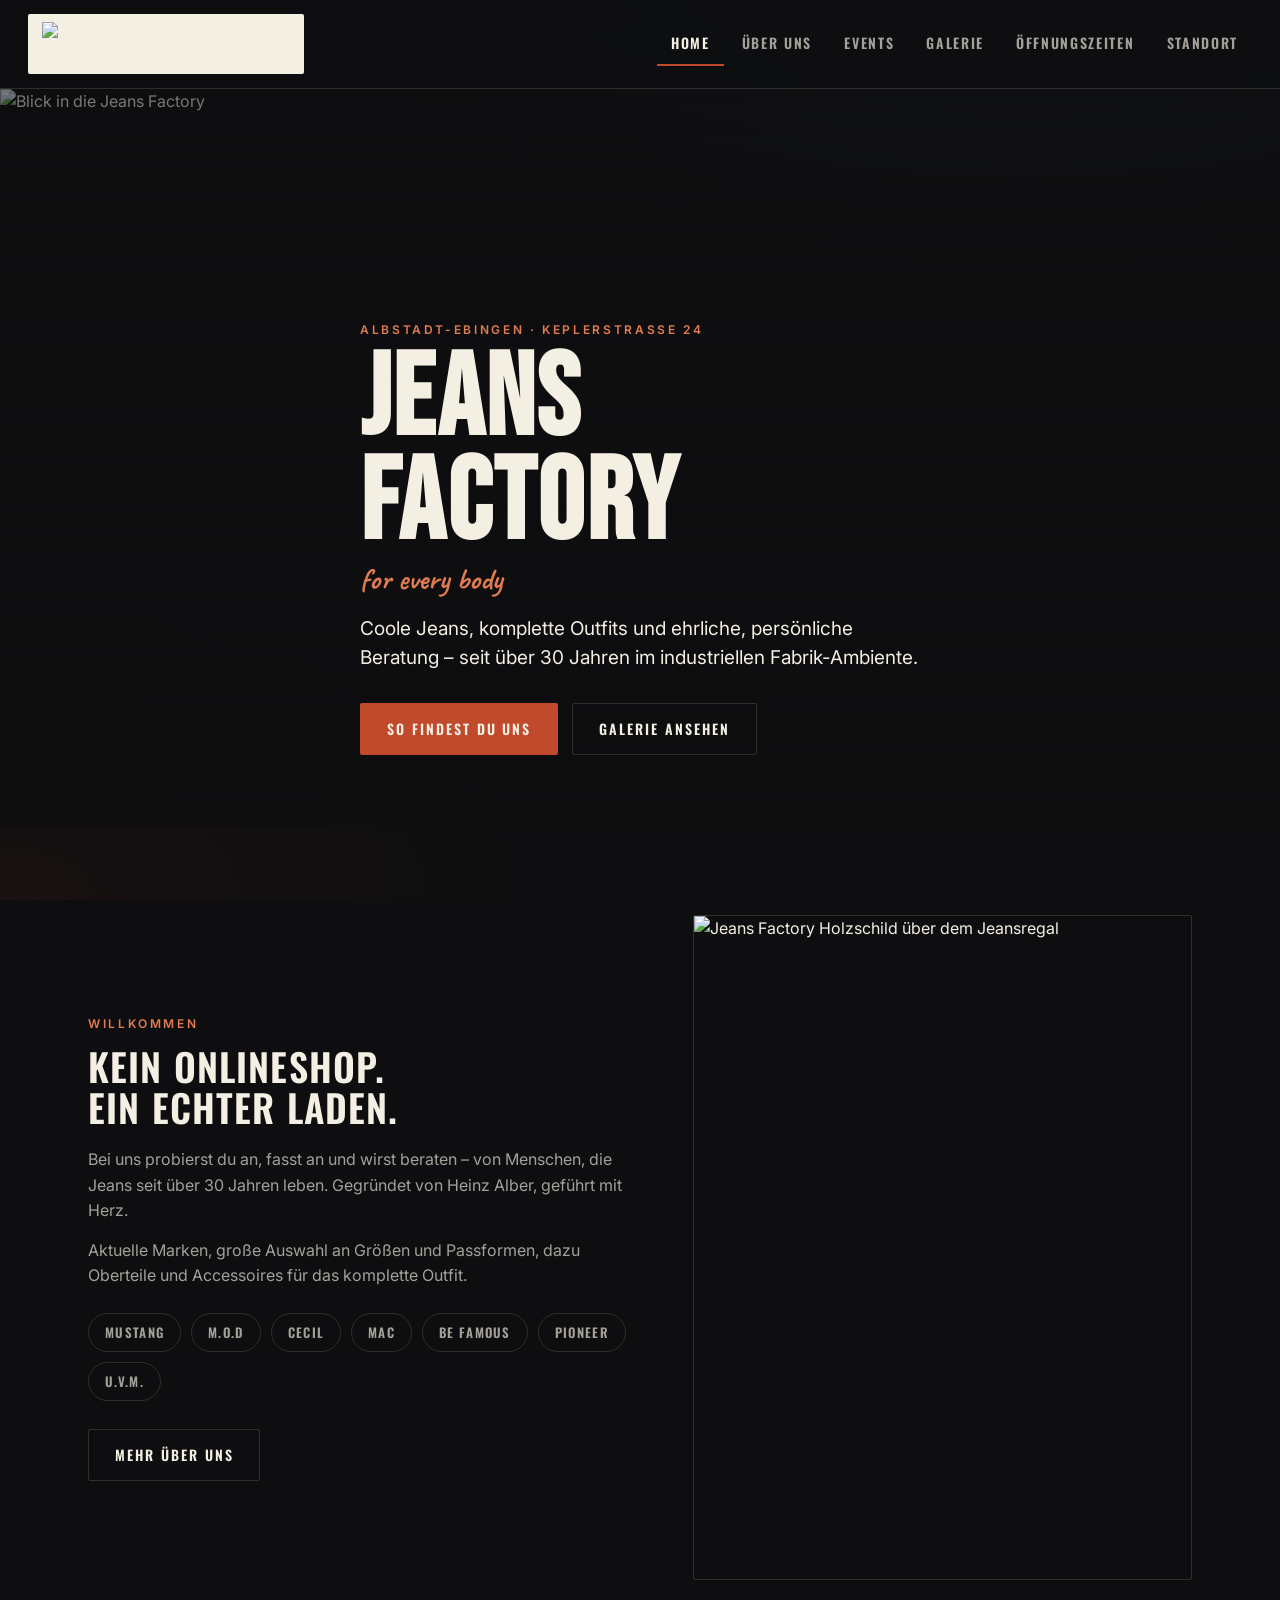
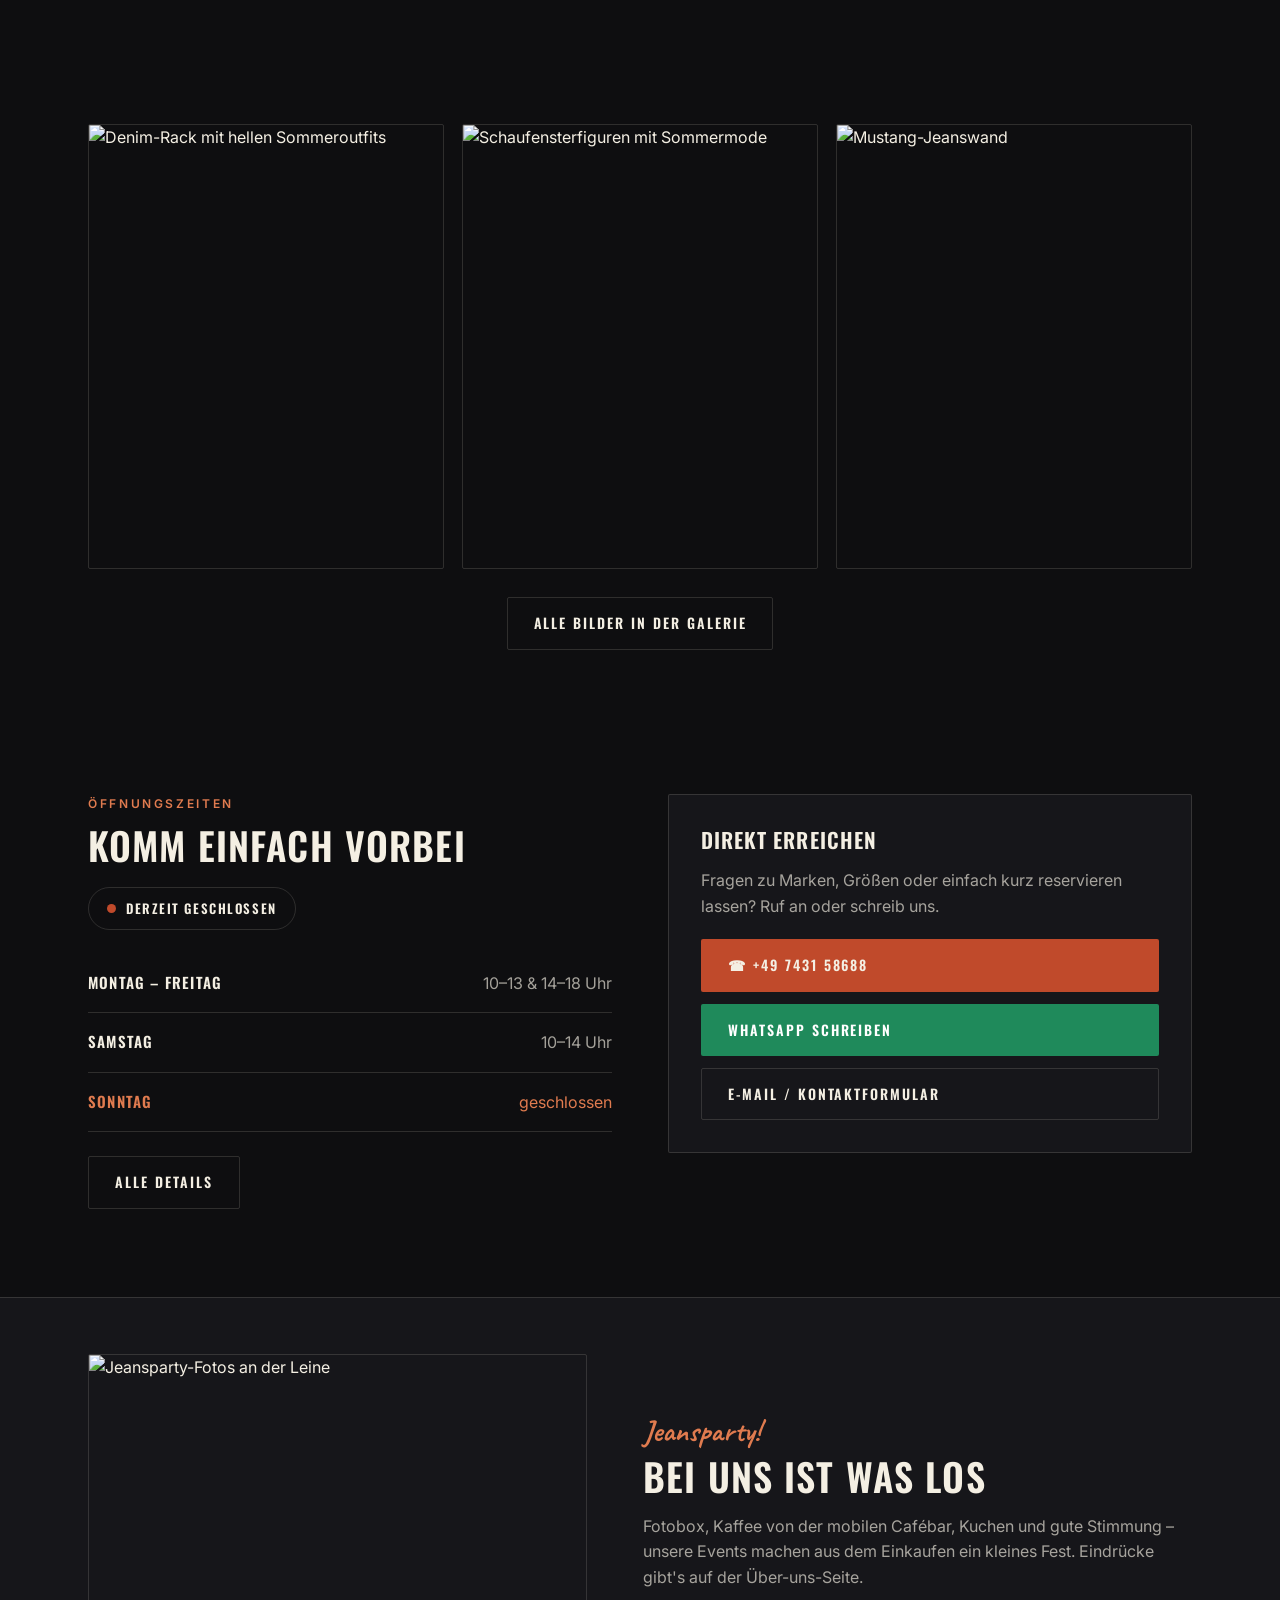
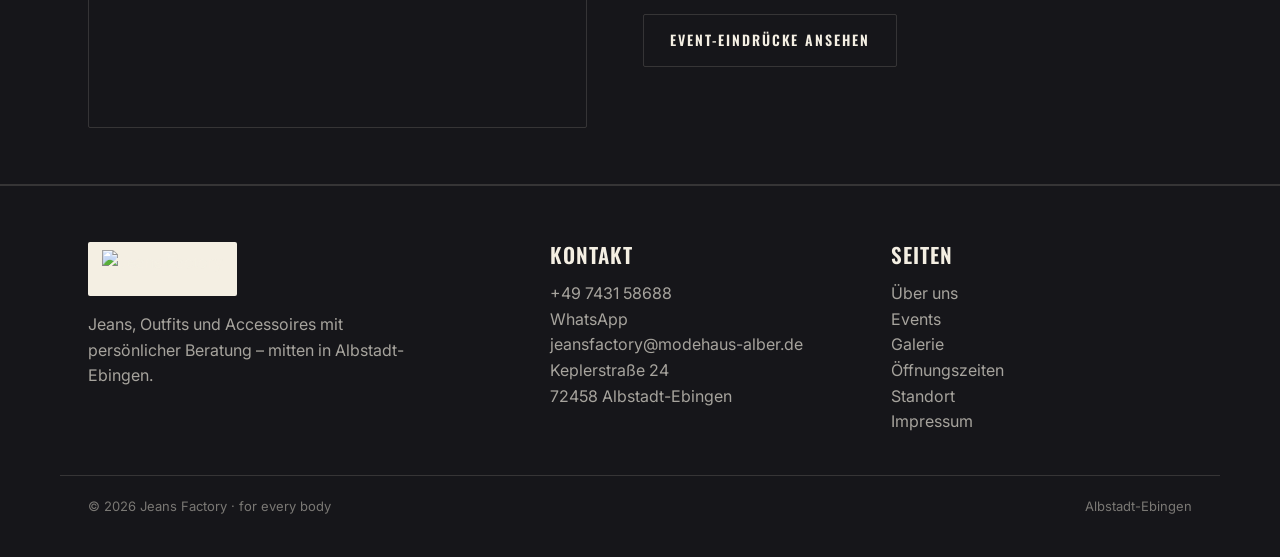
==== index.html @ 42fdee68 "Add files via upload" ====
<!DOCTYPE html>
<html lang="de">
<head>
<meta charset="UTF-8">
<meta name="viewport" content="width=device-width, initial-scale=1.0">
<title>Jeans Factory – for every body | Albstadt-Ebingen</title>
<meta name="description" content="Jeans Factory Albstadt-Ebingen – coole Jeans, komplette Outfits und persönliche Beratung seit über 30 Jahren. Keplerstraße 24.">
<link rel="stylesheet" href="site.css">
</head>
<body>

<header class="site-header">
  <a class="logo-chip" href="index.html"><img src="assets/logo-jeansfactory.png" alt="Jeans Factory – for every body"></a>
  <button class="nav-toggle" aria-label="Menü">☰</button>
  <nav class="site-nav">
    <a href="index.html" class="active">Home</a>
    <a href="ueber-uns.html">Über uns</a>
    <a href="events.html">Events</a>
    <a href="galerie.html">Galerie</a>
    <a href="oeffnungszeiten.html">Öffnungszeiten</a>
    <a href="standort.html">Standort</a>
  </nav>
</header>

<main>

<!-- Hero -->
<section style="position: relative; min-height: 82vh; display: flex; align-items: flex-end; overflow: hidden;">
  <img src="assets/shop-overview.jpeg" alt="Blick in die Jeans Factory" style="position: absolute; inset: 0; width: 100%; height: 100%; object-fit: cover;">
  <div style="position: absolute; inset: 0; background: linear-gradient(180deg, rgba(14,14,16,0.55) 0%, rgba(14,14,16,0.25) 40%, rgba(14,14,16,0.92) 100%);"></div>
  <div class="wrap" style="position: relative; padding-top: 96px; padding-bottom: 72px;">
    <p class="eyebrow reveal">Albstadt-Ebingen · Keplerstraße 24</p>
    <h1 class="h-banner reveal" style="margin: 10px 0 6px;">Jeans<br>Factory</h1>
    <p class="script reveal">for every body</p>
    <p class="lead reveal" style="max-width: 560px; margin-top: 18px; color: var(--bone);">Coole Jeans, komplette Outfits und ehrliche, persönliche Beratung – seit über 30 Jahren im industriellen Fabrik-Ambiente.</p>
    <div class="reveal" style="display: flex; gap: 14px; flex-wrap: wrap; margin-top: 30px;">
      <a class="btn btn-primary" href="standort.html">So findest du uns</a>
      <a class="btn btn-ghost" href="galerie.html">Galerie ansehen</a>
    </div>
  </div>
</section>

<!-- Intro / USP -->
<section class="section">
  <div class="wrap" style="display: grid; grid-template-columns: 1.1fr 1fr; gap: 56px; align-items: center;">
    <div class="reveal">
      <p class="eyebrow">Willkommen</p>
      <h2 class="h2" style="margin: 12px 0 18px;">Kein Onlineshop.<br>Ein echter Laden.</h2>
      <p class="muted" style="margin-bottom: 14px;">Bei uns probierst du an, fasst an und wirst beraten – von Menschen, die Jeans seit über 30 Jahren leben. Gegründet von Heinz Alber, geführt mit Herz.</p>
      <p class="muted">Aktuelle Marken, große Auswahl an Größen und Passformen, dazu Oberteile und Accessoires für das komplette Outfit.</p>
      <div style="display: flex; gap: 10px; flex-wrap: wrap; margin-top: 24px;">
        <span class="tag">Mustang</span>
        <span class="tag">M.O.D</span>
        <span class="tag">Cecil</span>
        <span class="tag">MAC</span>
        <span class="tag">Be Famous</span>
        <span class="tag">Pioneer</span>
        <span class="tag">u.v.m.</span>
      </div>
      <a class="btn btn-ghost reveal" href="ueber-uns.html" style="margin-top: 28px;">Mehr über uns</a>
    </div>
    <div class="photo reveal" style="aspect-ratio: 3/4;">
      <img src="assets/jeans-sign.jpeg" alt="Jeans Factory Holzschild über dem Jeansregal">
    </div>
  </div>
</section>

<!-- Foto-Streifen -->
<section class="section-tight">
  <div class="wrap">
    <div style="display: grid; grid-template-columns: repeat(3, 1fr); gap: 18px;">
      <div class="photo reveal" style="aspect-ratio: 4/5;"><img src="assets/rack-denim.jpeg" alt="Denim-Rack mit hellen Sommeroutfits"></div>
      <div class="photo reveal" style="aspect-ratio: 4/5; transition-delay: .1s;"><img src="assets/mannequins.jpeg" alt="Schaufensterfiguren mit Sommermode"></div>
      <div class="photo reveal" style="aspect-ratio: 4/5; transition-delay: .2s;"><img src="assets/mustang-wall.jpeg" alt="Mustang-Jeanswand"></div>
    </div>
    <div class="reveal" style="text-align: center; margin-top: 28px;">
      <a class="btn btn-ghost" href="galerie.html">Alle Bilder in der Galerie</a>
    </div>
  </div>
</section>

<!-- Öffnungszeiten Teaser -->
<section class="section">
  <div class="wrap" style="display: grid; grid-template-columns: 1fr 1fr; gap: 56px; align-items: start;">
    <div class="reveal">
      <p class="eyebrow">Öffnungszeiten</p>
      <h2 class="h2" style="margin: 12px 0 20px;">Komm einfach vorbei</h2>
      <div class="open-badge" data-open-badge><span class="dot"></span><span>…</span></div>
      <div class="hours" style="margin-top: 24px;">
        <div class="hours-row" data-day="mo"><span class="day">Montag – Freitag</span><span class="time">10–13 &amp; 14–18 Uhr</span></div>
        <div class="hours-row" data-day="sa"><span class="day">Samstag</span><span class="time">10–14 Uhr</span></div>
        <div class="hours-row" data-day="so"><span class="day">Sonntag</span><span class="time">geschlossen</span></div>
      </div>
      <a class="btn btn-ghost" href="oeffnungszeiten.html" style="margin-top: 24px;">Alle Details</a>
    </div>
    <div class="panel reveal" style="padding: 32px;">
      <h3 class="h3" style="margin-bottom: 16px;">Direkt erreichen</h3>
      <p class="muted" style="margin-bottom: 20px;">Fragen zu Marken, Größen oder einfach kurz reservieren lassen? Ruf an oder schreib uns.</p>
      <div style="display: grid; gap: 12px;">
        <a class="btn btn-primary" href="tel:+49743158688">☎ +49 7431 58688</a>
        <a class="btn btn-whatsapp" href="https://wa.me/49743158688">WhatsApp schreiben</a>
        <a class="btn btn-ghost" href="standort.html#kontakt">E-Mail / Kontaktformular</a>
      </div>
    </div>
  </div>
</section>

<!-- Events Teaser -->
<section class="section-tight" style="background: var(--ink-2); border-top: 1px solid var(--line); border-bottom: 1px solid var(--line);">
  <div class="wrap" style="display: grid; grid-template-columns: 1fr 1.1fr; gap: 56px; align-items: center;">
    <div class="photo reveal" style="aspect-ratio: 4/3;">
      <img src="assets/event-jeansparty-photos.jpeg" alt="Jeansparty-Fotos an der Leine">
    </div>
    <div class="reveal">
      <p class="script">Jeansparty!</p>
      <h2 class="h2" style="margin: 8px 0 16px;">Bei uns ist was los</h2>
      <p class="muted">Fotobox, Kaffee von der mobilen Cafébar, Kuchen und gute Stimmung – unsere Events machen aus dem Einkaufen ein kleines Fest. Eindrücke gibt's auf der Über-uns-Seite.</p>
      <a class="btn btn-ghost" href="events.html" style="margin-top: 24px;">Event-Eindrücke ansehen</a>
    </div>
  </div>
</section>

</main>

<footer class="site-footer">
  <div class="wrap footer-grid">
    <div>
      <a class="logo-chip" href="index.html" style="margin-bottom: 16px;"><img src="assets/logo-jeansfactory.png" alt="Jeans Factory" style="height: 38px;"></a>
      <p class="muted" style="max-width: 320px;">Jeans, Outfits und Accessoires mit persönlicher Beratung – mitten in Albstadt-Ebingen.</p>
    </div>
    <div>
      <h3 class="h3">Kontakt</h3>
      <p><a href="tel:+49743158688">+49 7431 58688</a></p>
      <p><a href="https://wa.me/49743158688">WhatsApp</a></p>
      <p><a href="mailto:jeansfactory@modehaus-alber.de">jeansfactory@modehaus-alber.de</a></p>
      <p class="muted">Keplerstraße 24<br>72458 Albstadt-Ebingen</p>
    </div>
    <div>
      <h3 class="h3">Seiten</h3>
      <p><a href="ueber-uns.html">Über uns</a></p>
      <p><a href="events.html">Events</a></p>
      <p><a href="galerie.html">Galerie</a></p>
      <p><a href="oeffnungszeiten.html">Öffnungszeiten</a></p>
      <p><a href="standort.html">Standort</a></p>
      <p><a href="impressum.html">Impressum</a></p>
    </div>
  </div>
  <div class="wrap footer-note">
    <span>© 2026 Jeans Factory · for every body</span>
    <span>Albstadt-Ebingen</span>
  </div>
</footer>

<script src="site.js"></script>
</body>
</html>
---- site.css ----
/* Jeans Factory — Industrial dark site styles */
@import url('https://fonts.googleapis.com/css2?family=Bebas+Neue&family=Oswald:wght@500;600;700&family=Inter:wght@400;500;600;700&family=Caveat:wght@500;700&display=swap');

:root {
  --ink: #0E0E10;
  --ink-2: #16161a;
  --ink-3: #1e1e24;
  --concrete: #26262c;
  --bone: #F4EFE3;
  --bone-muted: rgba(244,239,227,0.65);
  --bone-soft: rgba(244,239,227,0.45);
  --rust: #C04A2B;
  --rust-soft: #E07B4F;
  --denim: #4A7396;
  --denim-light: #9DB6CC;
  --line: rgba(244,239,227,0.14);
  --font-banner: "Bebas Neue", "Oswald", sans-serif;
  --font-headline: "Oswald", "Helvetica Neue", sans-serif;
  --font-body: "Inter", "Helvetica Neue", sans-serif;
  --font-script: "Caveat", cursive;
}

* { box-sizing: border-box; margin: 0; padding: 0; }
html { scroll-behavior: smooth; }
body {
  background: var(--ink);
  color: var(--bone);
  font-family: var(--font-body);
  font-size: 16px;
  line-height: 1.6;
  -webkit-font-smoothing: antialiased;
}
body::before {
  content: "";
  position: fixed; inset: 0; z-index: 0; pointer-events: none;
  background:
    radial-gradient(1200px 600px at 80% -10%, rgba(74,115,150,0.10), transparent 60%),
    radial-gradient(900px 500px at 0% 100%, rgba(192,74,43,0.06), transparent 60%);
}
main { position: relative; z-index: 1; }
img { display: block; max-width: 100%; }
a { color: inherit; }

/* ---------- Header ---------- */
.site-header {
  position: sticky; top: 0; z-index: 50;
  display: flex; align-items: center; justify-content: space-between;
  gap: 24px;
  padding: 14px 28px;
  background: rgba(14,14,16,0.82);
  backdrop-filter: blur(14px);
  border-bottom: 1px solid var(--line);
}
.logo-chip {
  display: inline-flex; align-items: center;
  background: var(--bone);
  padding: 8px 14px;
  border-radius: 2px;
  text-decoration: none;
}
.logo-chip img { height: 44px; width: auto; }
.site-nav { display: flex; align-items: center; gap: 4px; }
.site-nav a {
  font-family: var(--font-headline);
  font-weight: 600; font-size: 14px;
  letter-spacing: 0.12em; text-transform: uppercase;
  color: var(--bone-muted);
  text-decoration: none;
  white-space: nowrap;
  padding: 10px 14px;
  border-bottom: 2px solid transparent;
  transition: color .2s, border-color .2s;
}
.site-nav a:hover { color: var(--bone); }
.site-nav a.active { color: var(--bone); border-bottom-color: var(--rust); }
.nav-toggle {
  display: none;
  background: none; border: 1px solid var(--line); border-radius: 2px;
  color: var(--bone); font-size: 22px; line-height: 1;
  padding: 8px 12px; cursor: pointer;
}
@media (max-width: 1020px) {
  .nav-toggle { display: block; }
  .site-nav {
    position: absolute; top: 100%; left: 0; right: 0;
    flex-direction: column; align-items: stretch;
    background: rgba(14,14,16,0.97);
    border-bottom: 1px solid var(--line);
    padding: 8px 16px 16px;
    display: none;
  }
  .site-nav.open { display: flex; }
  .site-nav a { border-bottom: none; border-left: 2px solid transparent; }
  .site-nav a.active { border-left-color: var(--rust); }
}

/* ---------- Type ---------- */
.eyebrow {
  font-family: var(--font-body); font-weight: 600; font-size: 12px;
  letter-spacing: 0.22em; text-transform: uppercase;
  color: var(--rust-soft);
}
.h-banner {
  font-family: var(--font-banner);
  font-size: clamp(56px, 9vw, 128px);
  line-height: 0.9; letter-spacing: 0.02em;
  text-transform: uppercase;
}
.h1 {
  font-family: var(--font-headline); font-weight: 700;
  font-size: clamp(34px, 5vw, 56px);
  line-height: 1.05; text-transform: uppercase; letter-spacing: 0.02em;
}
.h2 {
  font-family: var(--font-headline); font-weight: 600;
  font-size: clamp(26px, 3.4vw, 38px);
  line-height: 1.1; text-transform: uppercase; letter-spacing: 0.03em;
}
.h3 {
  font-family: var(--font-headline); font-weight: 600;
  font-size: 21px; line-height: 1.2;
  text-transform: uppercase; letter-spacing: 0.05em;
}
.lead { font-size: 19px; line-height: 1.55; color: var(--bone-muted); }
.muted { color: var(--bone-muted); }
.script { font-family: var(--font-script); font-weight: 700; font-size: 30px; color: var(--rust-soft); line-height: 1.1; }

/* ---------- Layout ---------- */
.wrap { max-width: 1160px; margin: 0 auto; padding: 0 28px; }
.section { padding: 88px 0; }
.section-tight { padding: 56px 0; }
.section-head { display: grid; gap: 12px; margin-bottom: 44px; max-width: 720px; }

@media (max-width: 840px) {
  .wrap[style*="grid-template-columns"],
  form[style*="grid"] div[style*="grid-template-columns"] { grid-template-columns: 1fr !important; }
  .wrap div[style*="repeat(3, 1fr)"] { grid-template-columns: 1fr 1fr !important; }
  .section { padding: 56px 0; }
}

/* ---------- Buttons ---------- */
.btn {
  display: inline-flex; align-items: center; gap: 10px;
  font-family: var(--font-headline); font-weight: 600; font-size: 14px;
  letter-spacing: 0.14em; text-transform: uppercase;
  padding: 14px 26px;
  text-decoration: none; cursor: pointer;
  border-radius: 2px;
  border: 1px solid transparent;
  transition: transform .2s, background .2s, border-color .2s, color .2s;
}
.btn:hover { transform: translateY(-2px); }
.btn-primary { background: var(--rust); color: var(--bone); }
.btn-primary:hover { background: var(--rust-soft); }
.btn-ghost { border-color: var(--line); color: var(--bone); background: transparent; }
.btn-ghost:hover { border-color: var(--bone-soft); }
.btn-whatsapp { background: #1f8a5b; color: #fff; }
.btn-whatsapp:hover { background: #27a56e; }

/* ---------- Cards / surfaces ---------- */
.panel {
  background: var(--ink-2);
  border: 1px solid var(--line);
  border-radius: 2px;
}
.tag {
  display: inline-block;
  font-family: var(--font-headline); font-weight: 600; font-size: 13px;
  letter-spacing: 0.1em; text-transform: uppercase;
  border: 1px solid var(--line);
  color: var(--bone-muted);
  padding: 8px 16px; border-radius: 999px;
  transition: border-color .2s, color .2s;
}
.tag:hover { border-color: var(--rust-soft); color: var(--bone); }

/* ---------- Photo treatment ---------- */
.photo {
  position: relative; overflow: hidden; border-radius: 2px;
  border: 1px solid var(--line);
}
.photo img { width: 100%; height: 100%; object-fit: cover; transition: transform .6s ease; }
.photo:hover img { transform: scale(1.04); }

/* ---------- Reveal on scroll ---------- */
.reveal { opacity: 0; transform: translateY(24px); transition: opacity .7s ease, transform .7s ease; }
.reveal.in { opacity: 1; transform: none; }
@media (prefers-reduced-motion: reduce) {
  .reveal { opacity: 1; transform: none; transition: none; }
  .photo img { transition: none; }
}

/* ---------- Opening hours table ---------- */
.hours { display: grid; gap: 0; }
.hours-row {
  display: flex; justify-content: space-between; align-items: baseline; gap: 24px;
  padding: 16px 0;
  border-bottom: 1px solid var(--line);
}
.hours-row .day { font-family: var(--font-headline); font-weight: 600; letter-spacing: 0.08em; text-transform: uppercase; font-size: 15px; }
.hours-row .time { font-size: 16px; color: var(--bone-muted); white-space: nowrap; }
.hours-row.today .day, .hours-row.today .time { color: var(--rust-soft); }
.open-badge {
  display: inline-flex; align-items: center; gap: 10px;
  font-family: var(--font-headline); font-weight: 600; font-size: 13px;
  letter-spacing: 0.12em; text-transform: uppercase;
  padding: 10px 18px; border-radius: 999px;
  border: 1px solid var(--line);
}
.open-badge .dot { width: 9px; height: 9px; border-radius: 50%; background: #37b06f; }
.open-badge.closed .dot { background: var(--rust); }

/* ---------- Footer ---------- */
.site-footer {
  border-top: 1px solid var(--line);
  padding: 56px 0 40px;
  background: var(--ink-2);
  position: relative; z-index: 1;
}
.footer-grid { display: grid; grid-template-columns: 1.4fr 1fr 1fr; gap: 40px; }
@media (max-width: 840px) { .footer-grid { grid-template-columns: 1fr; } }
.site-footer .h3 { margin-bottom: 14px; }
.site-footer a { color: var(--bone-muted); text-decoration: none; }
.site-footer a:hover { color: var(--bone); }
.footer-note { margin-top: 40px; padding-top: 20px; border-top: 1px solid var(--line); font-size: 13px; color: var(--bone-soft); display: flex; justify-content: space-between; flex-wrap: wrap; gap: 12px; }

/* ---------- Forms ---------- */
.field { display: grid; gap: 8px; }
.field label { font-family: var(--font-headline); font-weight: 600; font-size: 13px; letter-spacing: 0.1em; text-transform: uppercase; color: var(--bone-muted); }
.field input, .field textarea {
  background: var(--ink-3);
  border: 1px solid var(--line);
  border-radius: 2px;
  color: var(--bone);
  font-family: var(--font-body); font-size: 16px;
  padding: 13px 14px;
}
.field input:focus, .field textarea:focus { outline: none; border-color: var(--denim-light); }
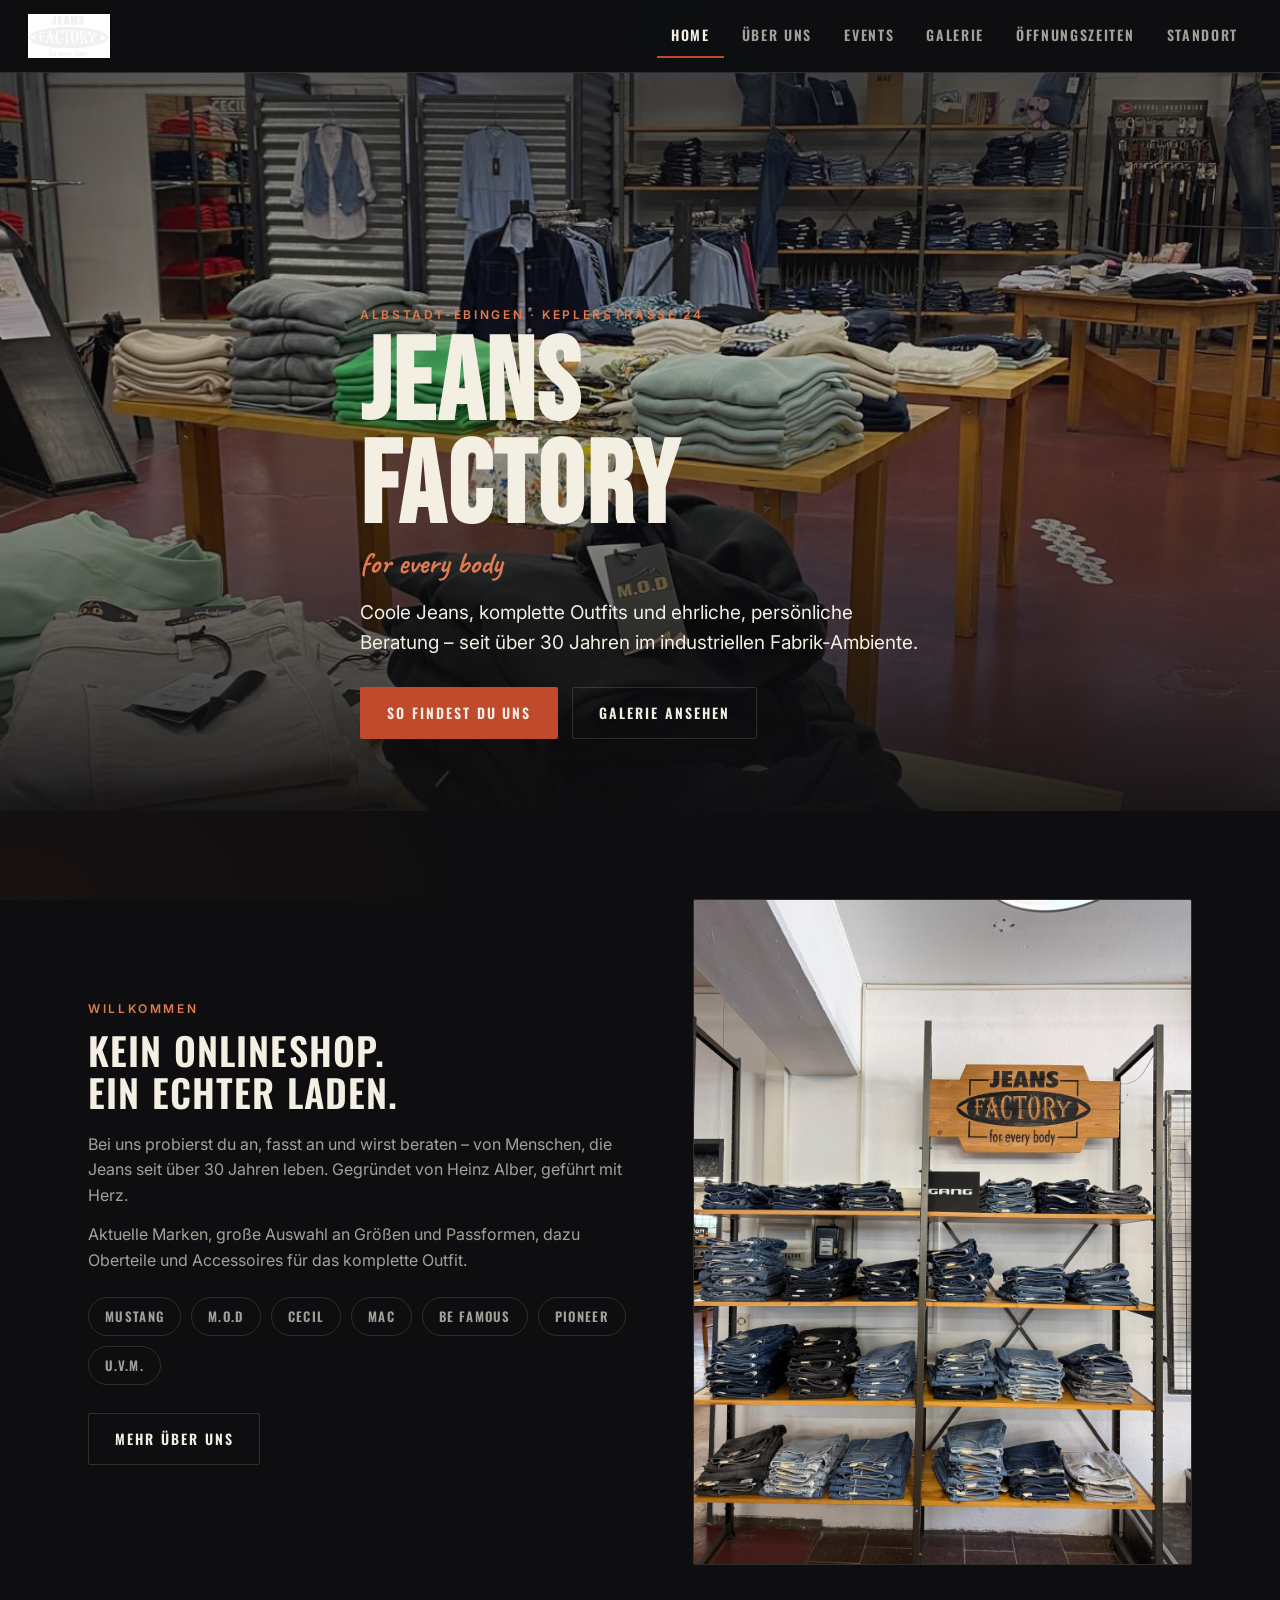
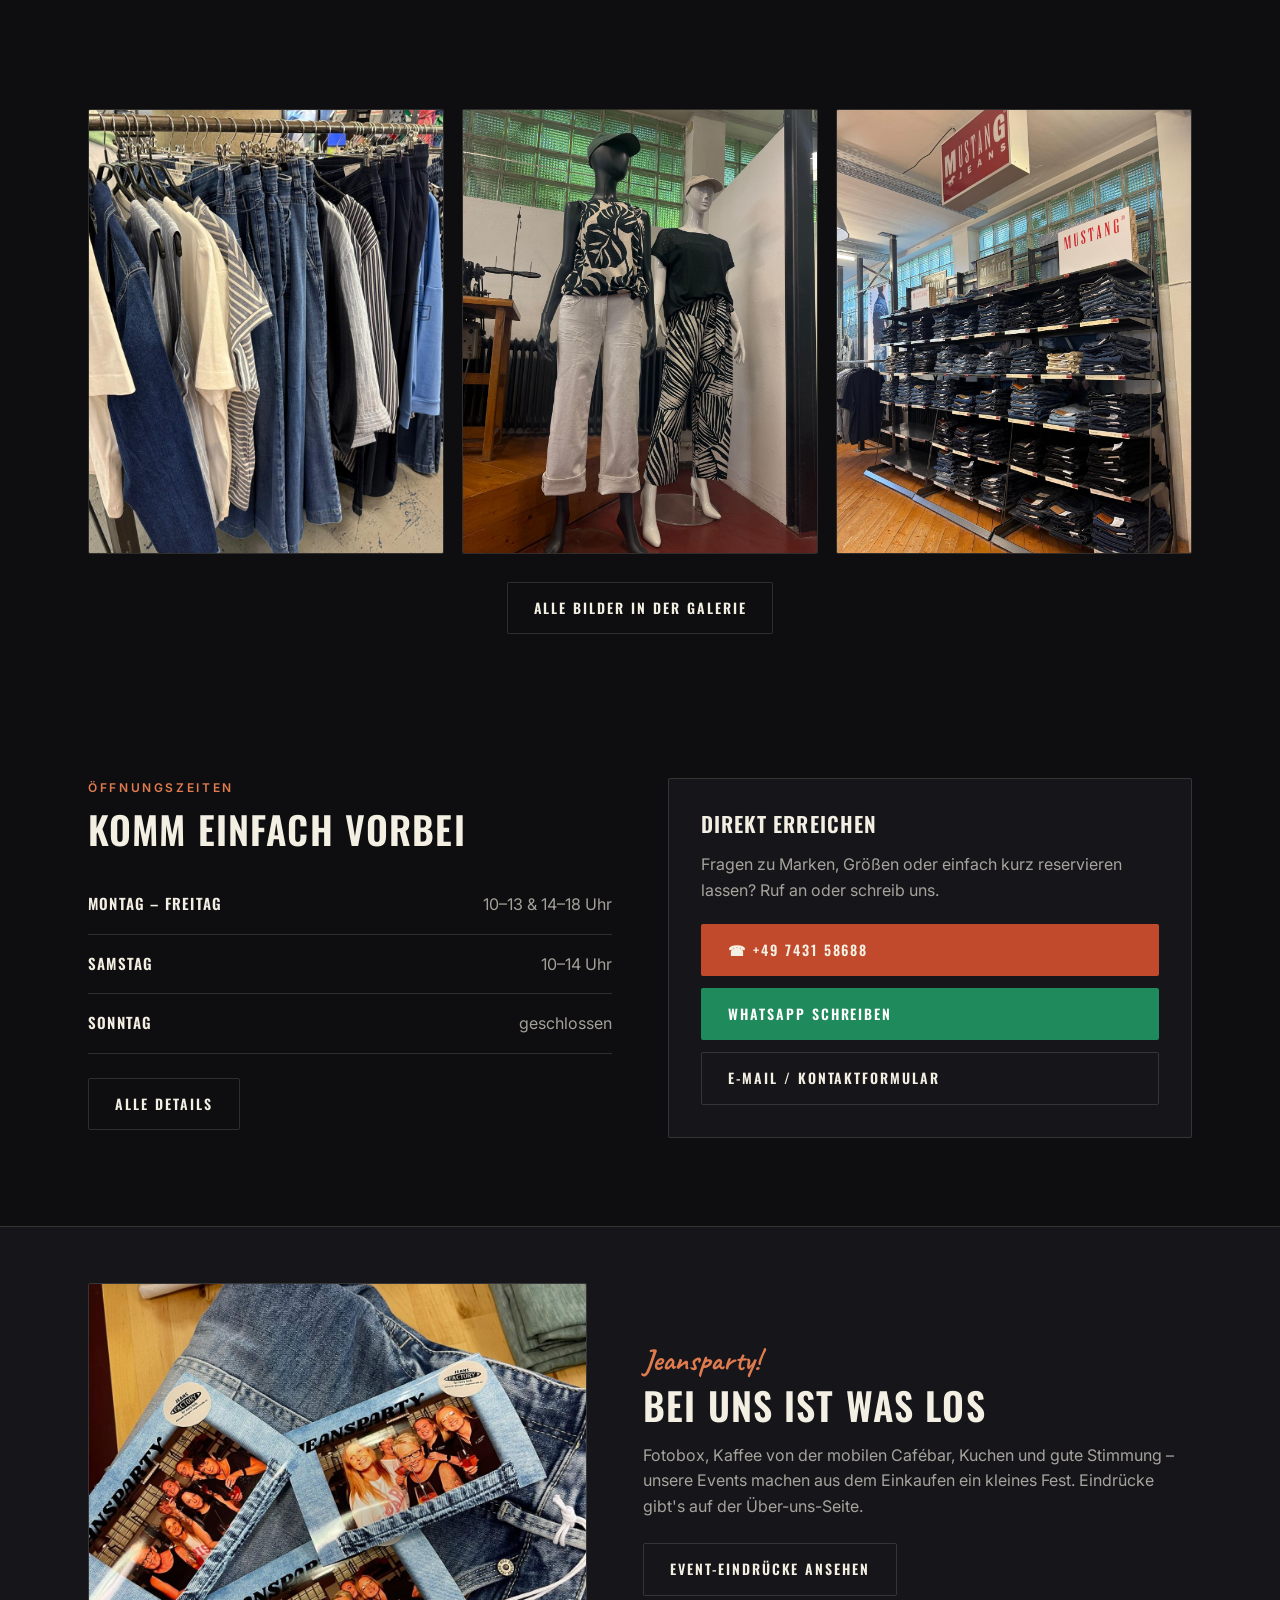
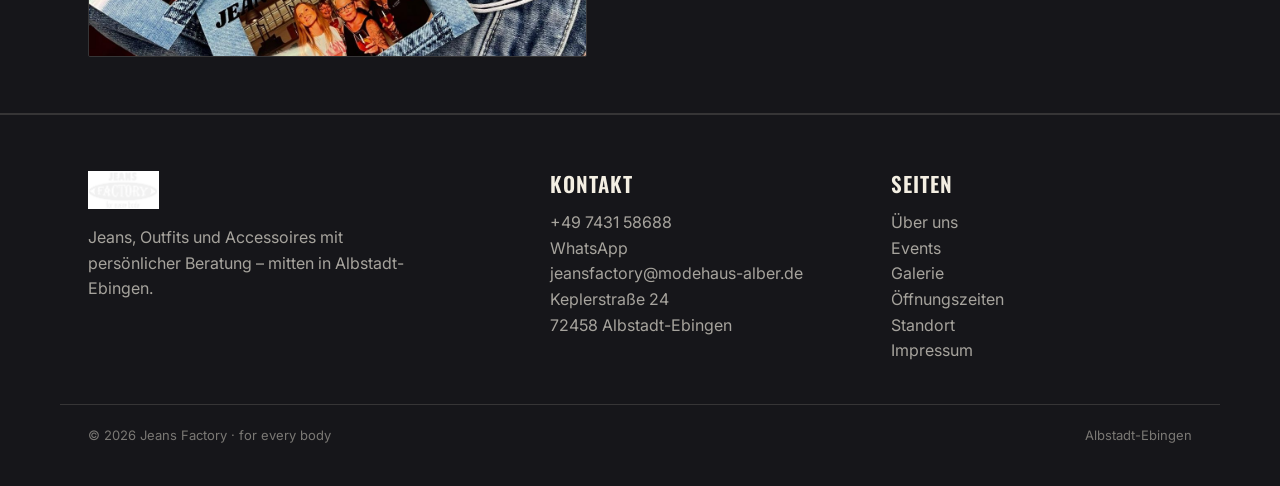
==== commit 7f58d4c2: "Add files via upload" ====
--- a/index.html
+++ b/index.html
@@ -85,11 +85,10 @@
     <div class="reveal">
       <p class="eyebrow">Öffnungszeiten</p>
       <h2 class="h2" style="margin: 12px 0 20px;">Komm einfach vorbei</h2>
-      <div class="open-badge" data-open-badge><span class="dot"></span><span>…</span></div>
       <div class="hours" style="margin-top: 24px;">
-        <div class="hours-row" data-day="mo"><span class="day">Montag – Freitag</span><span class="time">10–13 &amp; 14–18 Uhr</span></div>
-        <div class="hours-row" data-day="sa"><span class="day">Samstag</span><span class="time">10–14 Uhr</span></div>
-        <div class="hours-row" data-day="so"><span class="day">Sonntag</span><span class="time">geschlossen</span></div>
+        <div class="hours-row"><span class="day">Montag – Freitag</span><span class="time">10–13 &amp; 14–18 Uhr</span></div>
+        <div class="hours-row"><span class="day">Samstag</span><span class="time">10–14 Uhr</span></div>
+        <div class="hours-row"><span class="day">Sonntag</span><span class="time">geschlossen</span></div>
       </div>
       <a class="btn btn-ghost" href="oeffnungszeiten.html" style="margin-top: 24px;">Alle Details</a>
     </div>
--- a/site.css
+++ b/site.css
@@ -53,9 +53,8 @@
 }
 .logo-chip {
   display: inline-flex; align-items: center;
-  background: var(--bone);
-  padding: 8px 14px;
-  border-radius: 2px;
+  background: transparent;
+  padding: 0;
   text-decoration: none;
 }
 .logo-chip img { height: 44px; width: auto; }
@@ -224,6 +223,84 @@
 .site-footer a:hover { color: var(--bone); }
 .footer-note { margin-top: 40px; padding-top: 20px; border-top: 1px solid var(--line); font-size: 13px; color: var(--bone-soft); display: flex; justify-content: space-between; flex-wrap: wrap; gap: 12px; }
 
+/* ---------- Team ---------- */
+.team-grid {
+  display: grid;
+  grid-template-columns: repeat(4, 1fr);
+  gap: 24px;
+}
+@media (max-width: 900px) { .team-grid { grid-template-columns: 1fr 1fr; } }
+@media (max-width: 520px) { .team-grid { grid-template-columns: 1fr; } }
+.team-card { text-align: center; }
+.team-photo {
+  position: relative; overflow: hidden;
+  aspect-ratio: 3/4; border-radius: 2px;
+  border: 1px solid var(--line);
+  background: var(--ink-3);
+  margin-bottom: 16px;
+}
+.team-photo img { width: 100%; height: 100%; object-fit: cover; transition: transform .6s ease; }
+.team-card:hover .team-photo img { transform: scale(1.04); }
+.team-initials {
+  position: absolute; inset: 0;
+  display: flex; align-items: center; justify-content: center;
+  font-family: var(--font-headline); font-weight: 700;
+  font-size: 46px; letter-spacing: 0.04em;
+  color: var(--bone-soft);
+  background: linear-gradient(160deg, var(--ink-3), var(--concrete));
+}
+.team-name { font-family: var(--font-headline); font-weight: 600; font-size: 19px; letter-spacing: 0.03em; text-transform: uppercase; }
+.team-role { color: var(--rust-soft); font-size: 14px; margin-top: 4px; }
+.team-note { color: var(--bone-soft); font-size: 13px; margin-top: 6px; }
+
+/* ---------- Event list & detail ---------- */
+.event-list { display: grid; gap: 24px; }
+.event-card {
+  display: grid; grid-template-columns: 300px 1fr;
+  gap: 0; overflow: hidden;
+  background: var(--ink-2);
+  border: 1px solid var(--line); border-radius: 2px;
+  text-decoration: none; color: inherit;
+  transition: border-color .2s, transform .2s;
+}
+.event-card:hover { border-color: var(--rust-soft); transform: translateY(-2px); }
+.event-card-media { position: relative; overflow: hidden; min-height: 200px; }
+.event-card-media img { width: 100%; height: 100%; object-fit: cover; transition: transform .6s ease; }
+.event-card:hover .event-card-media img { transform: scale(1.05); }
+.event-card-body { padding: 28px 30px; display: flex; flex-direction: column; justify-content: center; }
+.event-date {
+  font-family: var(--font-headline); font-weight: 600; font-size: 13px;
+  letter-spacing: 0.14em; text-transform: uppercase; color: var(--rust-soft);
+  margin-bottom: 8px;
+}
+.event-cta {
+  font-family: var(--font-headline); font-weight: 600; font-size: 13px;
+  letter-spacing: 0.12em; text-transform: uppercase; color: var(--bone);
+  margin-top: 16px; display: inline-flex; align-items: center; gap: 8px;
+}
+@media (max-width: 720px) {
+  .event-card { grid-template-columns: 1fr; }
+  .event-card-media { min-height: 220px; }
+}
+.event-facts { display: grid; grid-template-columns: repeat(3, 1fr); gap: 18px; }
+@media (max-width: 840px) { .event-facts { grid-template-columns: 1fr 1fr; } }
+@media (max-width: 520px) { .event-facts { grid-template-columns: 1fr; } }
+.event-fact {
+  background: var(--ink-2); border: 1px solid var(--line); border-radius: 2px;
+  padding: 22px 22px 24px;
+}
+.event-fact h3 { font-family: var(--font-headline); font-weight: 600; font-size: 15px; letter-spacing: 0.08em; text-transform: uppercase; margin-bottom: 8px; }
+.event-fact .kicker { color: var(--rust-soft); font-size: 12px; letter-spacing: 0.16em; text-transform: uppercase; font-weight: 600; display: block; margin-bottom: 10px; }
+.event-fact p { color: var(--bone-muted); font-size: 15px; }
+.event-gallery { display: grid; grid-template-columns: repeat(3, 1fr); gap: 16px; }
+@media (max-width: 840px) { .event-gallery { grid-template-columns: 1fr 1fr; } }
+.back-link {
+  font-family: var(--font-headline); font-weight: 600; font-size: 13px;
+  letter-spacing: 0.12em; text-transform: uppercase; color: var(--bone-muted);
+  text-decoration: none; display: inline-flex; gap: 8px; align-items: center;
+}
+.back-link:hover { color: var(--bone); }
+
 /* ---------- Forms ---------- */
 .field { display: grid; gap: 8px; }
 .field label { font-family: var(--font-headline); font-weight: 600; font-size: 13px; letter-spacing: 0.1em; text-transform: uppercase; color: var(--bone-muted); }
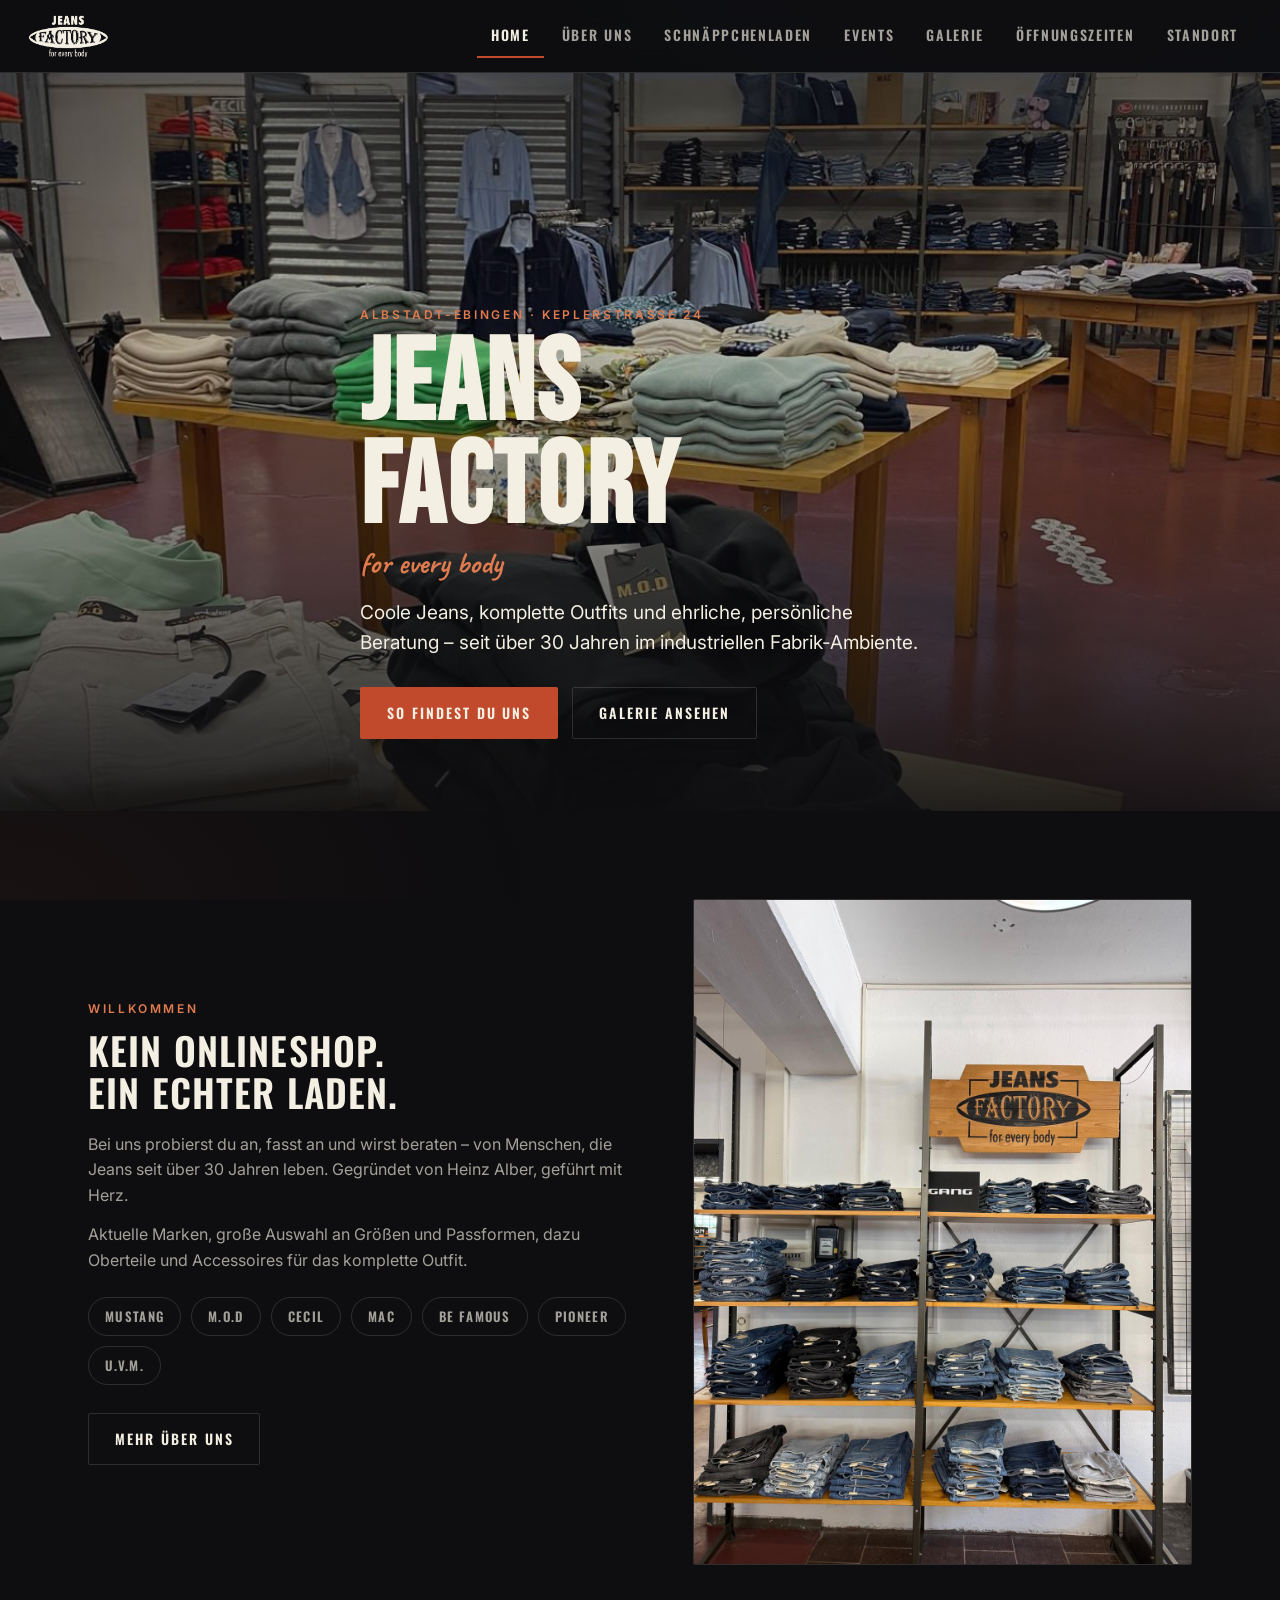
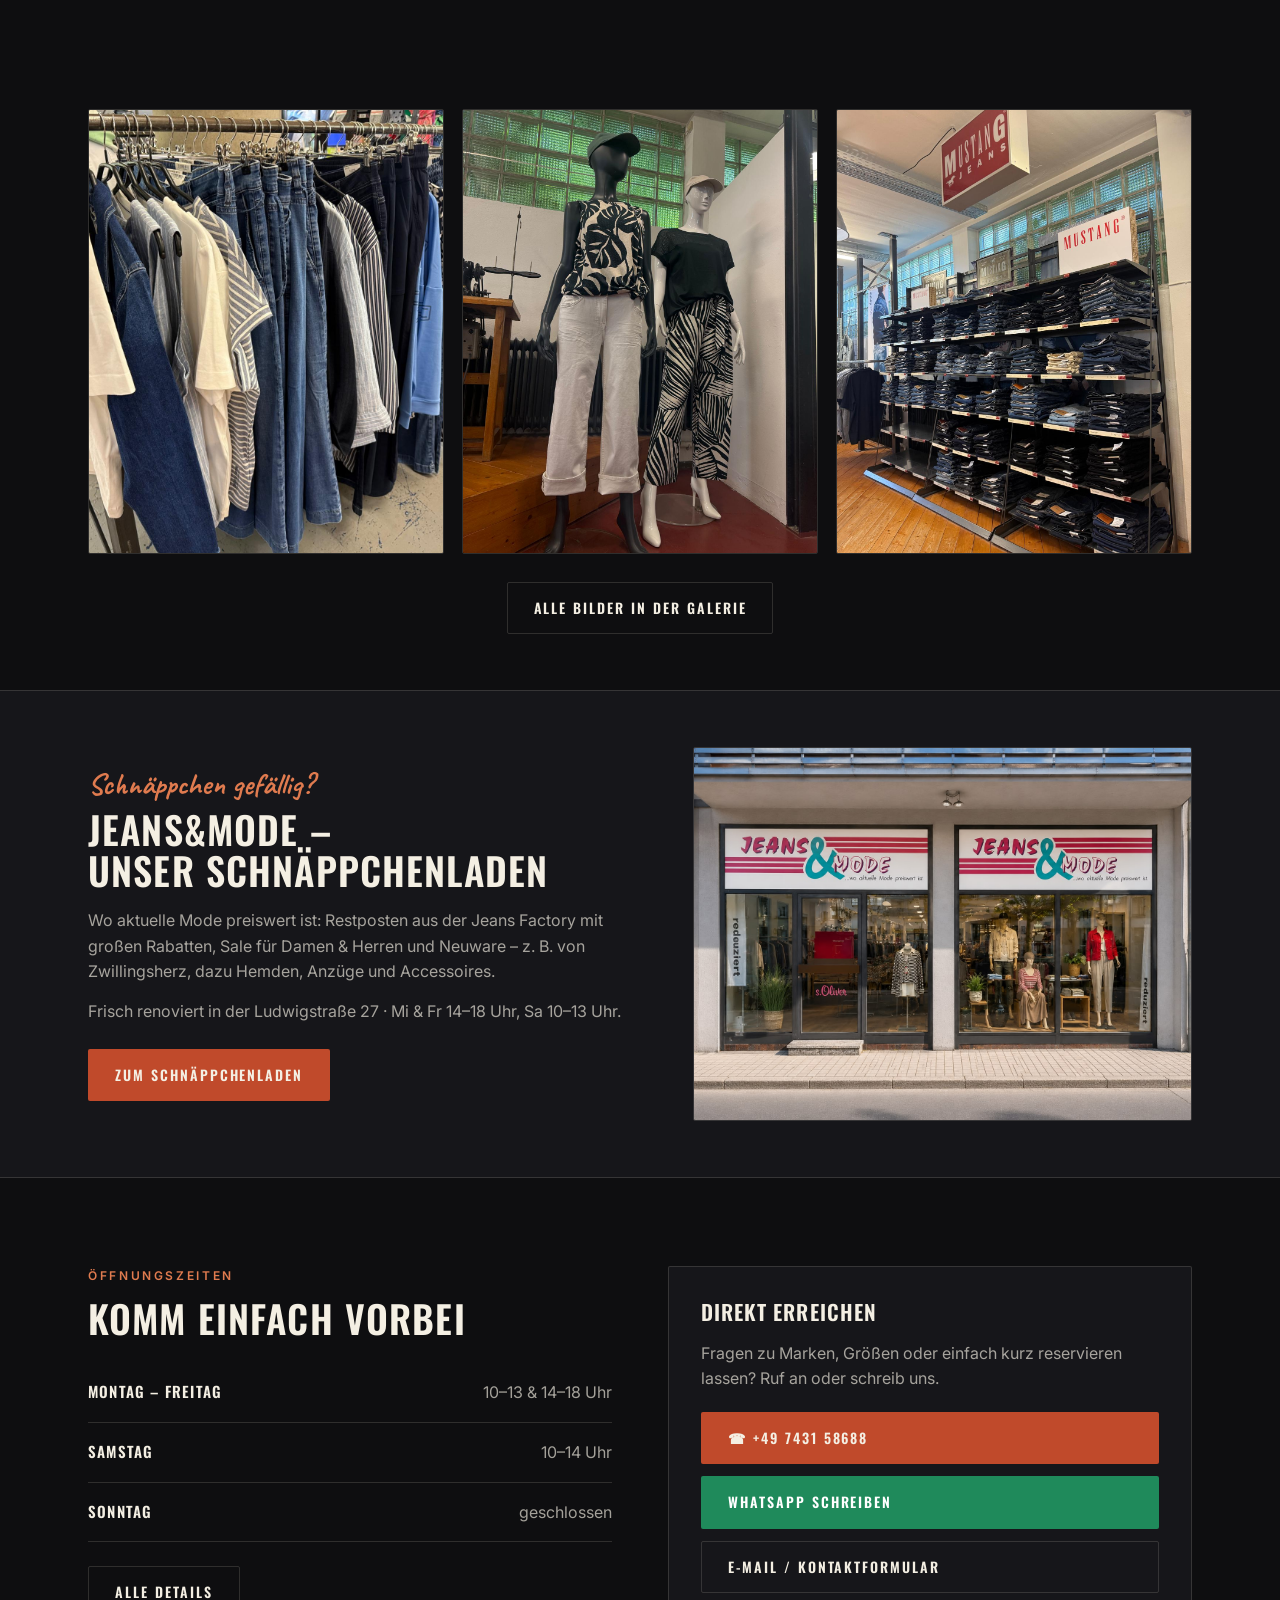
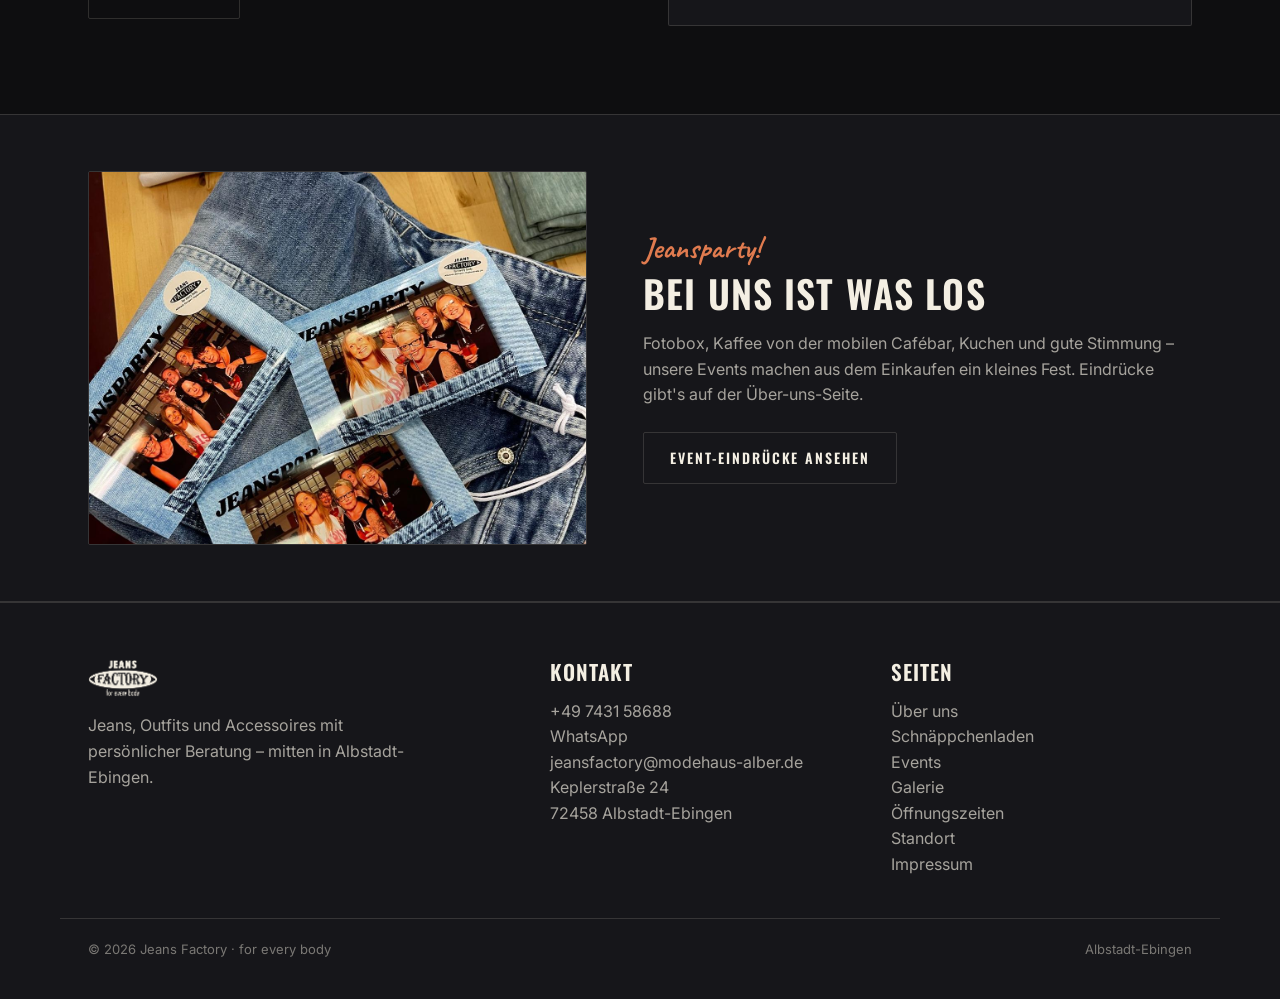
==== commit e94b1bf3: "Add files via upload" ====
--- a/index.html
+++ b/index.html
@@ -15,6 +15,7 @@
   <nav class="site-nav">
     <a href="index.html" class="active">Home</a>
     <a href="ueber-uns.html">Über uns</a>
+    <a href="schnaeppchenladen.html">Schnäppchenladen</a>
     <a href="events.html">Events</a>
     <a href="galerie.html">Galerie</a>
     <a href="oeffnungszeiten.html">Öffnungszeiten</a>
@@ -79,6 +80,22 @@
   </div>
 </section>
 
+<!-- Schnäppchenladen Teaser -->
+<section class="section-tight" style="background: var(--ink-2); border-top: 1px solid var(--line); border-bottom: 1px solid var(--line);">
+  <div class="wrap" style="display: grid; grid-template-columns: 1.1fr 1fr; gap: 56px; align-items: center;">
+    <div class="reveal">
+      <p class="script">Schnäppchen gefällig?</p>
+      <h2 class="h2" style="margin: 8px 0 16px;">Jeans&amp;Mode –<br>unser Schnäppchenladen</h2>
+      <p class="muted" style="margin-bottom: 14px;">Wo aktuelle Mode preiswert ist: Restposten aus der Jeans Factory mit großen Rabatten, Sale für Damen &amp; Herren und Neuware – z.&nbsp;B. von Zwillingsherz, dazu Hemden, Anzüge und Accessoires.</p>
+      <p class="muted">Frisch renoviert in der Ludwigstraße 27 · Mi &amp; Fr 14–18 Uhr, Sa 10–13 Uhr.</p>
+      <a class="btn btn-primary" href="schnaeppchenladen.html" style="margin-top: 24px;">Zum Schnäppchenladen</a>
+    </div>
+    <div class="photo reveal" style="aspect-ratio: 4/3;">
+      <img src="assets/Schaufenster-Aussenansicht-Frontal_JeansMode.jpg" alt="Jeans&Mode Schaufenster in der Ludwigstraße">
+    </div>
+  </div>
+</section>
+
 <!-- Öffnungszeiten Teaser -->
 <section class="section">
   <div class="wrap" style="display: grid; grid-template-columns: 1fr 1fr; gap: 56px; align-items: start;">
@@ -137,6 +154,7 @@
     <div>
       <h3 class="h3">Seiten</h3>
       <p><a href="ueber-uns.html">Über uns</a></p>
+      <p><a href="schnaeppchenladen.html">Schnäppchenladen</a></p>
       <p><a href="events.html">Events</a></p>
       <p><a href="galerie.html">Galerie</a></p>
       <p><a href="oeffnungszeiten.html">Öffnungszeiten</a></p>
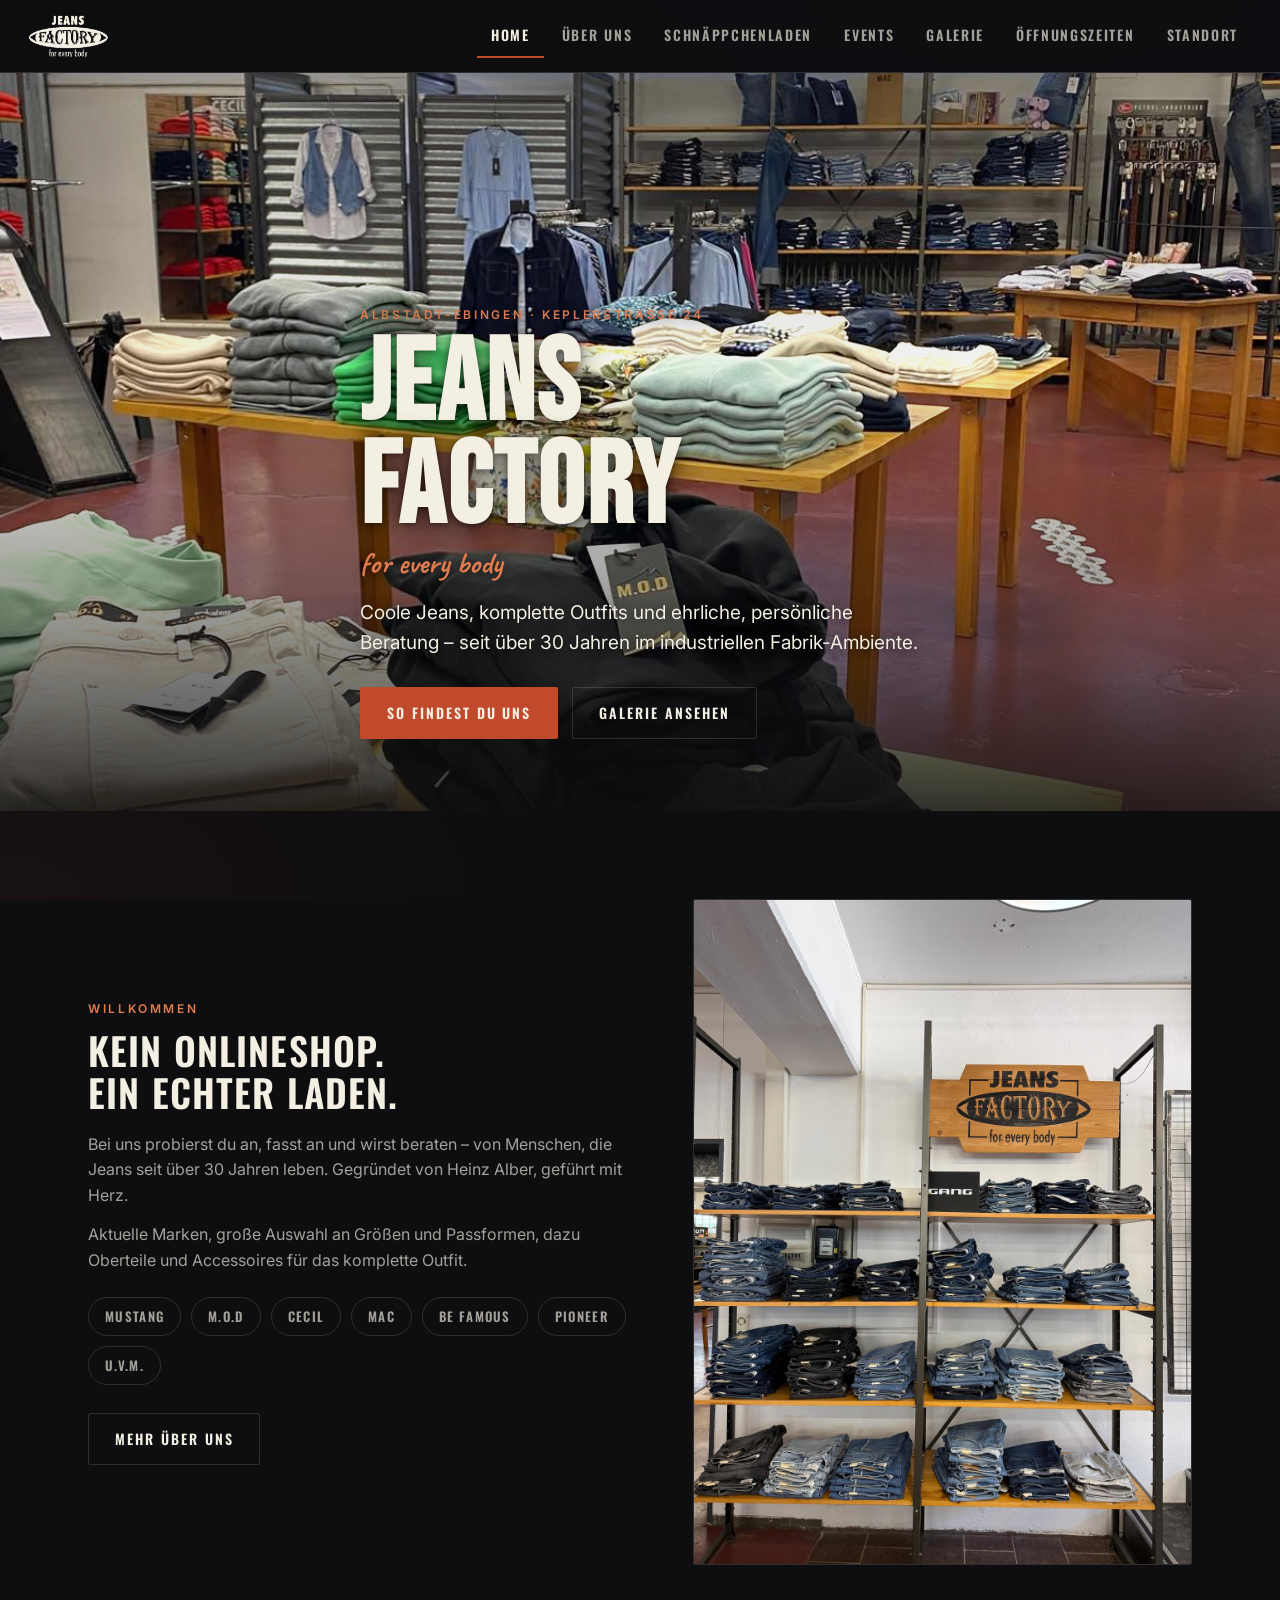
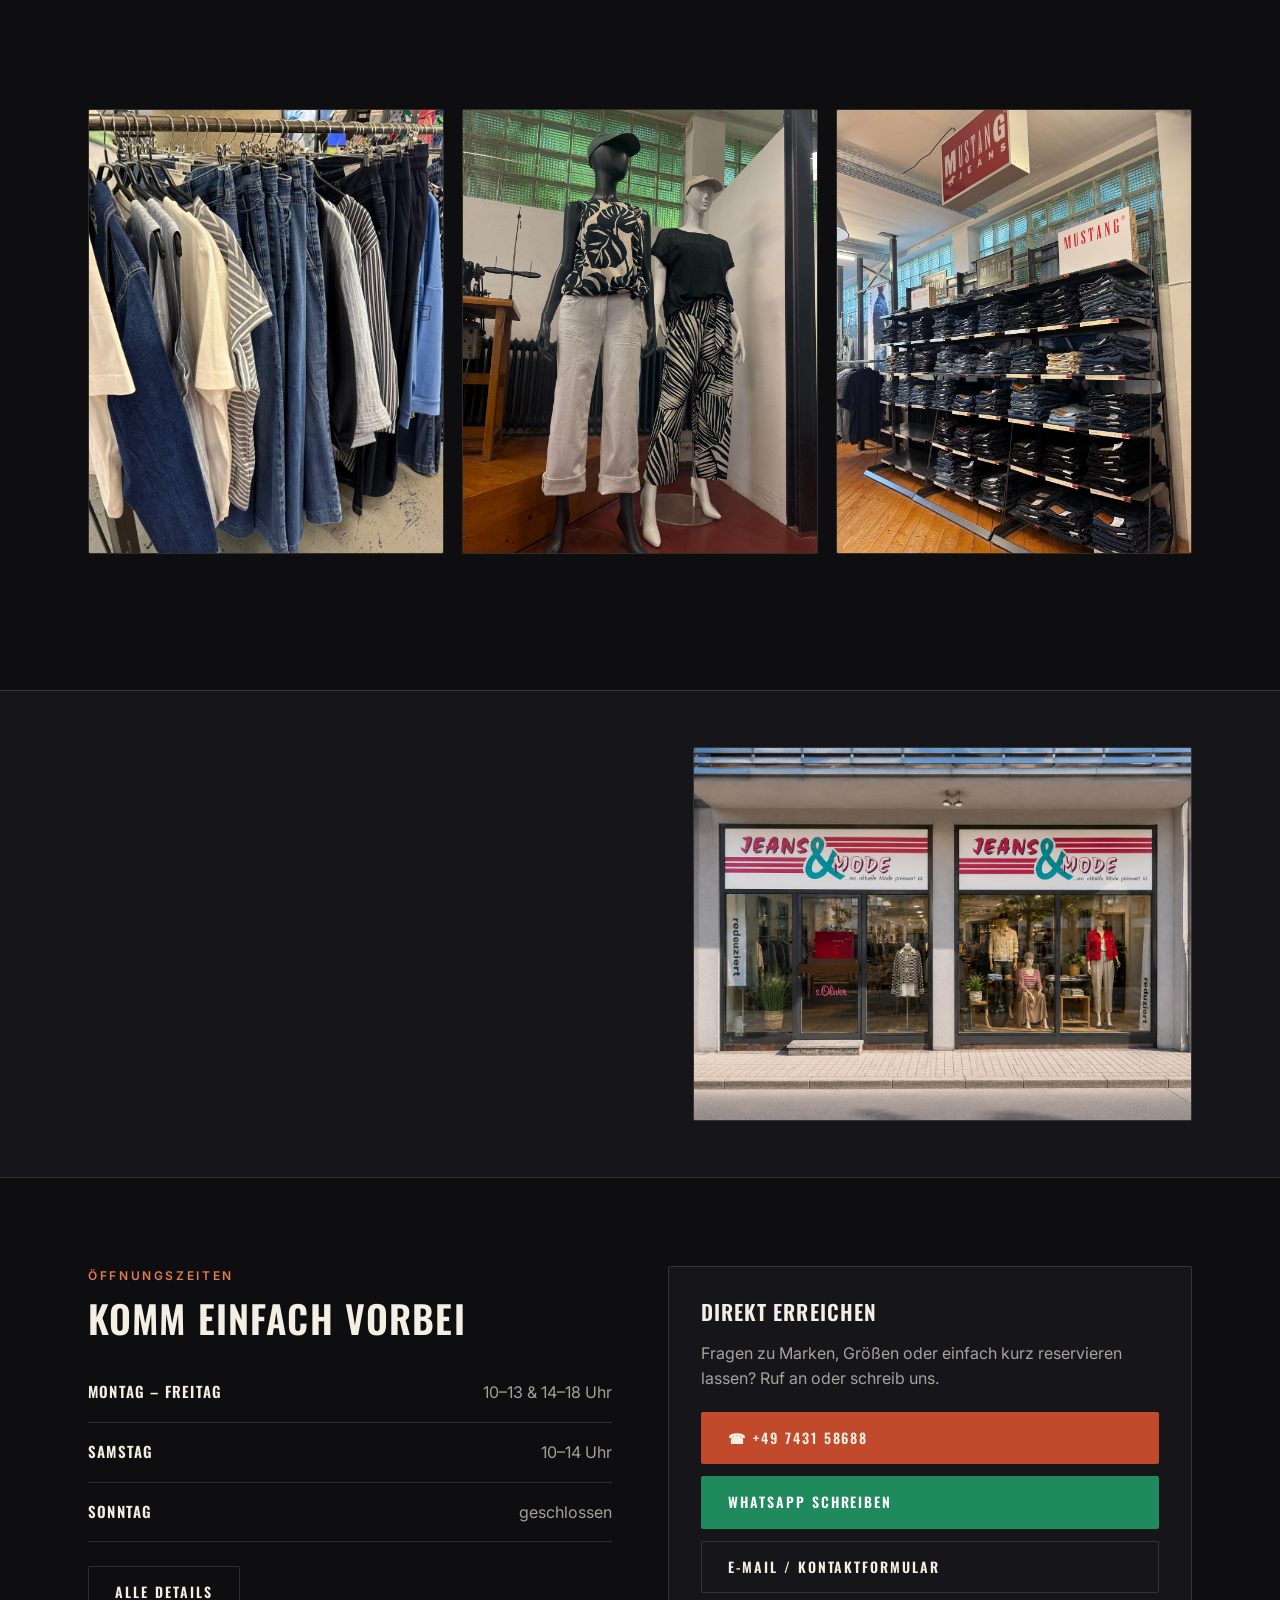
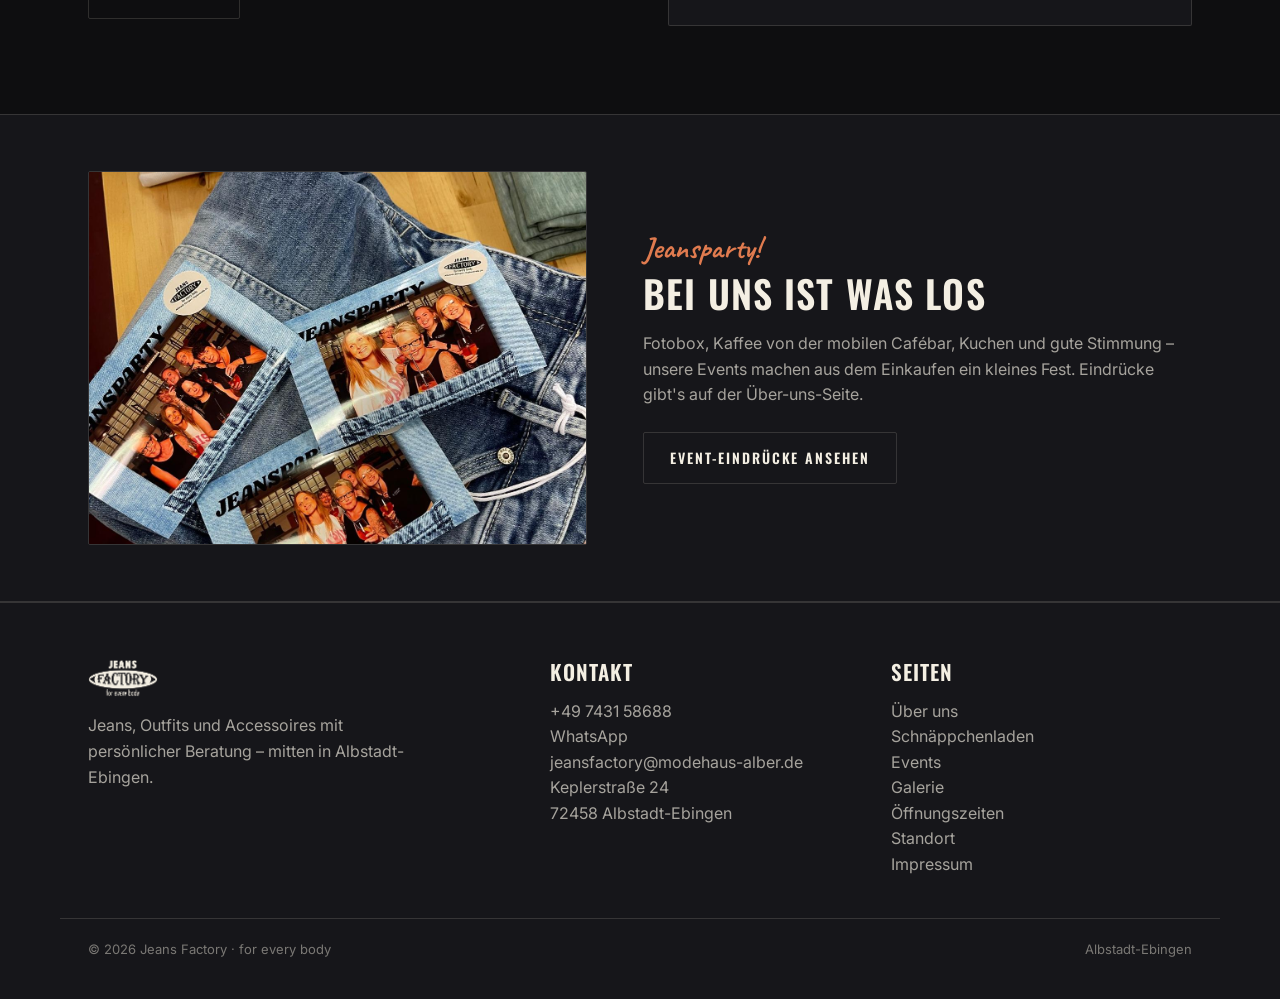
==== commit f4d3373a: "Titelbilder aufhellen, Öffnungszeiten-Karten angleichen, Standort-Seite neu strukturieren - Hero-Ove" ====
--- a/index.html
+++ b/index.html
@@ -27,9 +27,9 @@
 
 <!-- Hero -->
 <section style="position: relative; min-height: 82vh; display: flex; align-items: flex-end; overflow: hidden;">
-  <img src="assets/shop-overview.jpeg" alt="Blick in die Jeans Factory" style="position: absolute; inset: 0; width: 100%; height: 100%; object-fit: cover;">
-  <div style="position: absolute; inset: 0; background: linear-gradient(180deg, rgba(14,14,16,0.55) 0%, rgba(14,14,16,0.25) 40%, rgba(14,14,16,0.92) 100%);"></div>
-  <div class="wrap" style="position: relative; padding-top: 96px; padding-bottom: 72px;">
+  <img class="hero-img" src="assets/shop-overview.jpeg" alt="Blick in die Jeans Factory" style="position: absolute; inset: 0; width: 100%; height: 100%; object-fit: cover;">
+  <div class="hero-veil"></div>
+  <div class="wrap hero-copy" style="position: relative; padding-top: 96px; padding-bottom: 72px;">
     <p class="eyebrow reveal">Albstadt-Ebingen · Keplerstraße 24</p>
     <h1 class="h-banner reveal" style="margin: 10px 0 6px;">Jeans<br>Factory</h1>
     <p class="script reveal">for every body</p>
--- a/site.css
+++ b/site.css
@@ -173,6 +173,15 @@
 }
 .tag:hover { border-color: var(--rust-soft); color: var(--bone); }
 
+/* ---------- Hero ---------- */
+.hero-img { filter: brightness(1.18) saturate(1.05); }
+.hero-veil {
+  position: absolute; inset: 0;
+  background: linear-gradient(180deg, rgba(14,14,16,0.28) 0%, rgba(14,14,16,0.05) 40%, rgba(14,14,16,0.45) 75%, rgba(14,14,16,0.85) 100%);
+}
+.hero-copy .h-banner, .hero-copy .h1 { text-shadow: 0 3px 26px rgba(0,0,0,0.65), 0 1px 6px rgba(0,0,0,0.5); }
+.hero-copy .eyebrow, .hero-copy .script, .hero-copy .lead { text-shadow: 0 1px 12px rgba(0,0,0,0.75); }
+
 /* ---------- Photo treatment ---------- */
 .photo {
   position: relative; overflow: hidden; border-radius: 2px;
@@ -208,6 +217,69 @@
 }
 .open-badge .dot { width: 9px; height: 9px; border-radius: 50%; background: #37b06f; }
 .open-badge.closed .dot { background: var(--rust); }
+
+/* ---------- Store cards (Öffnungszeiten) ---------- */
+.store-grid { display: grid; grid-template-columns: 1fr 1fr; gap: 28px; align-items: stretch; }
+@media (max-width: 840px) { .store-grid { grid-template-columns: 1fr; } }
+.store-card {
+  display: flex; flex-direction: column; height: 100%;
+  background: var(--ink-2);
+  border: 1px solid var(--line);
+  border-top: 3px solid var(--rust);
+  border-radius: 2px;
+  padding: 32px 32px 28px;
+}
+.store-card.denim { border-top-color: var(--denim); }
+.store-name {
+  font-family: var(--font-headline); font-weight: 600; font-size: 20px;
+  letter-spacing: 0.06em; text-transform: uppercase;
+}
+.store-addr { color: var(--bone-muted); font-size: 14px; margin: 4px 0 20px; }
+.store-note { color: var(--bone-soft); font-size: 14px; margin-top: 18px; }
+.store-foot { margin-top: auto; padding-top: 24px; }
+
+/* ---------- Contact band ---------- */
+.contact-band {
+  display: grid; grid-template-columns: 1fr 1.4fr;
+  overflow: hidden;
+}
+@media (max-width: 840px) { .contact-band { grid-template-columns: 1fr; } }
+.contact-band .photo { border: 0; border-radius: 0; min-height: 260px; }
+.contact-band .photo img { position: absolute; inset: 0; }
+.contact-band-body { padding: 40px 36px; display: flex; flex-direction: column; justify-content: center; }
+
+/* ---------- Locations (Standort) ---------- */
+.location-head { display: flex; align-items: center; gap: 16px; flex-wrap: wrap; margin-bottom: 8px; }
+.loc-chip {
+  font-family: var(--font-headline); font-weight: 600; font-size: 13px;
+  letter-spacing: 0.1em; text-transform: uppercase;
+  color: var(--rust-soft);
+  border: 1px solid rgba(224,123,79,0.45);
+  padding: 6px 14px; border-radius: 999px;
+  white-space: nowrap;
+}
+.loc-chip.denim { color: var(--denim-light); border-color: rgba(157,182,204,0.45); }
+.location { display: grid; grid-template-columns: 1.2fr 1fr; gap: 28px; align-items: stretch; }
+@media (max-width: 840px) { .location { grid-template-columns: 1fr; } }
+.location-map {
+  position: relative; overflow: hidden; border-radius: 2px;
+  border: 1px solid var(--line);
+  min-height: 360px; height: 100%;
+}
+.location-map iframe {
+  position: absolute; inset: 0; width: 100%; height: 100%;
+  border: 0; filter: grayscale(0.35) contrast(1.05);
+}
+.location-info {
+  display: flex; flex-direction: column;
+  background: var(--ink-2);
+  border: 1px solid var(--line);
+  border-top: 3px solid var(--rust);
+  border-radius: 2px;
+  padding: 32px;
+}
+.location-info.denim { border-top-color: var(--denim); }
+.location-foot { margin-top: auto; padding-top: 24px; display: grid; gap: 12px; }
 
 /* ---------- Footer ---------- */
 .site-footer {
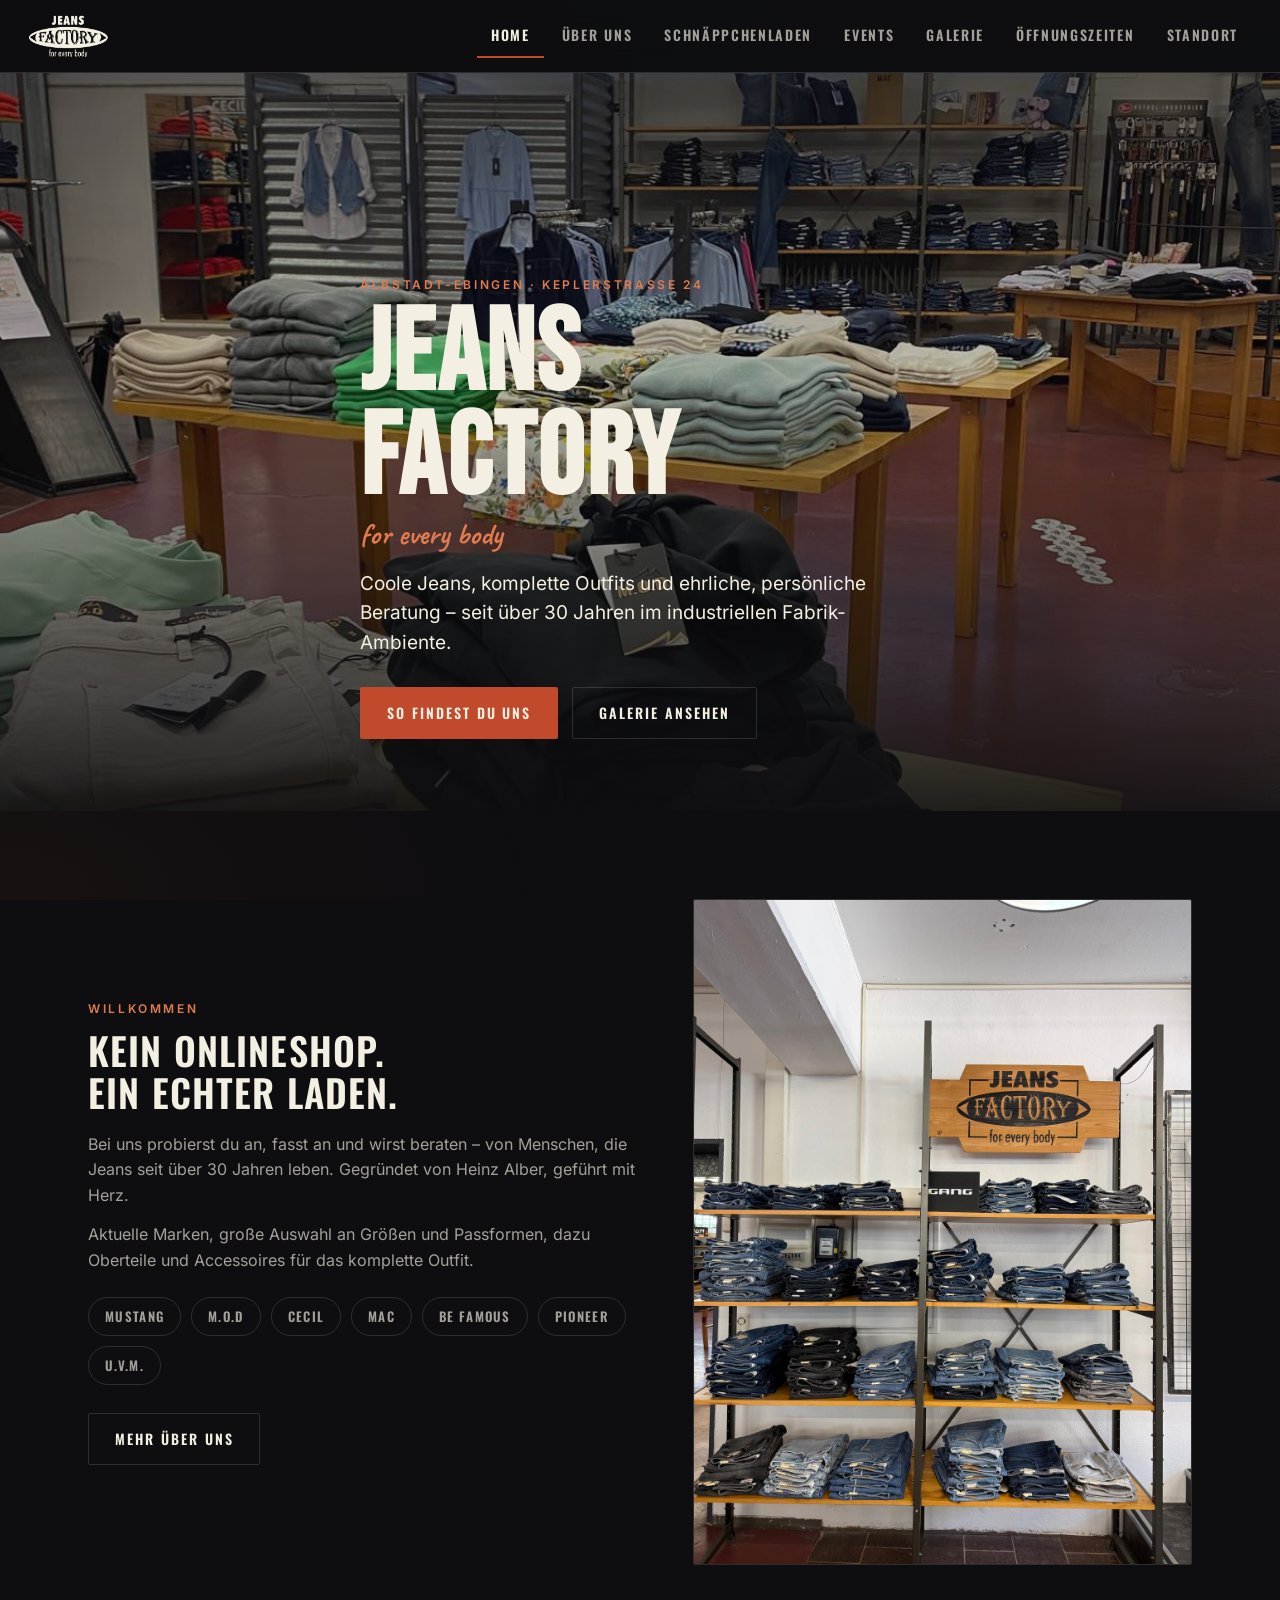
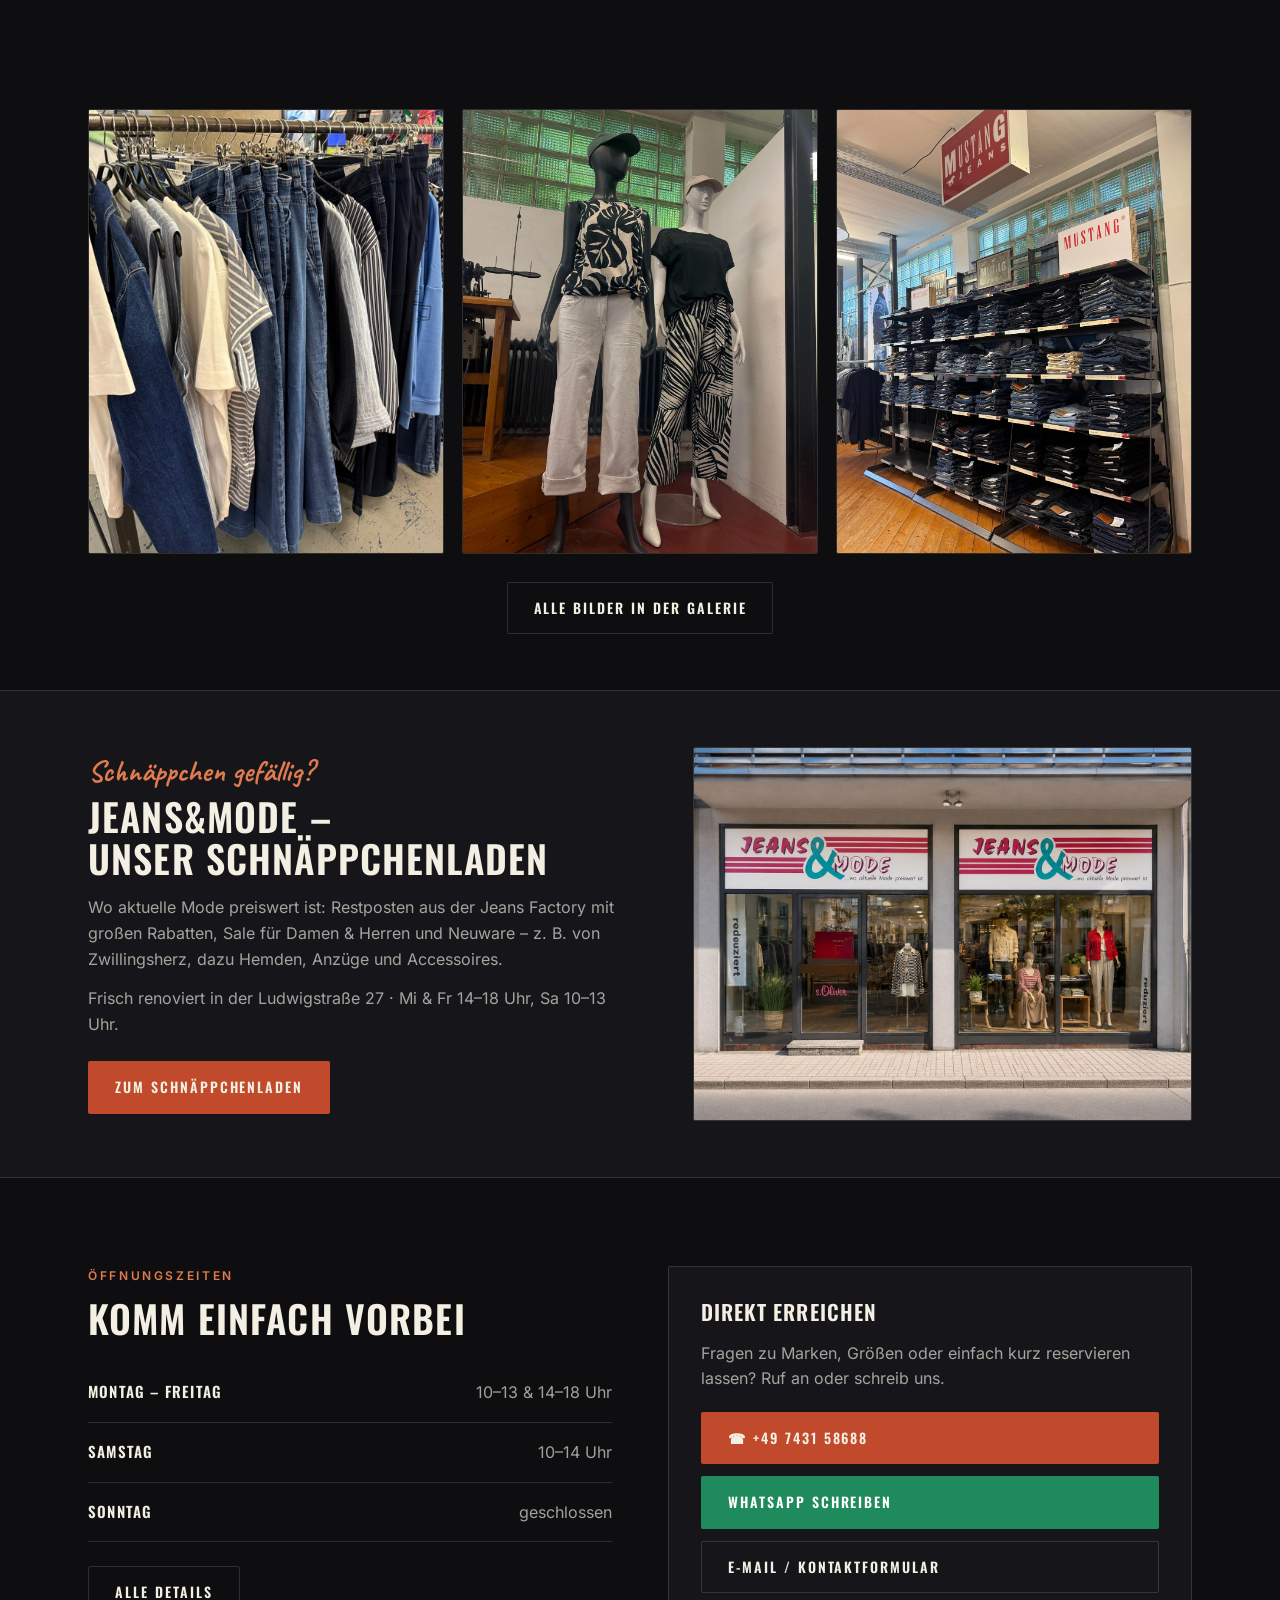
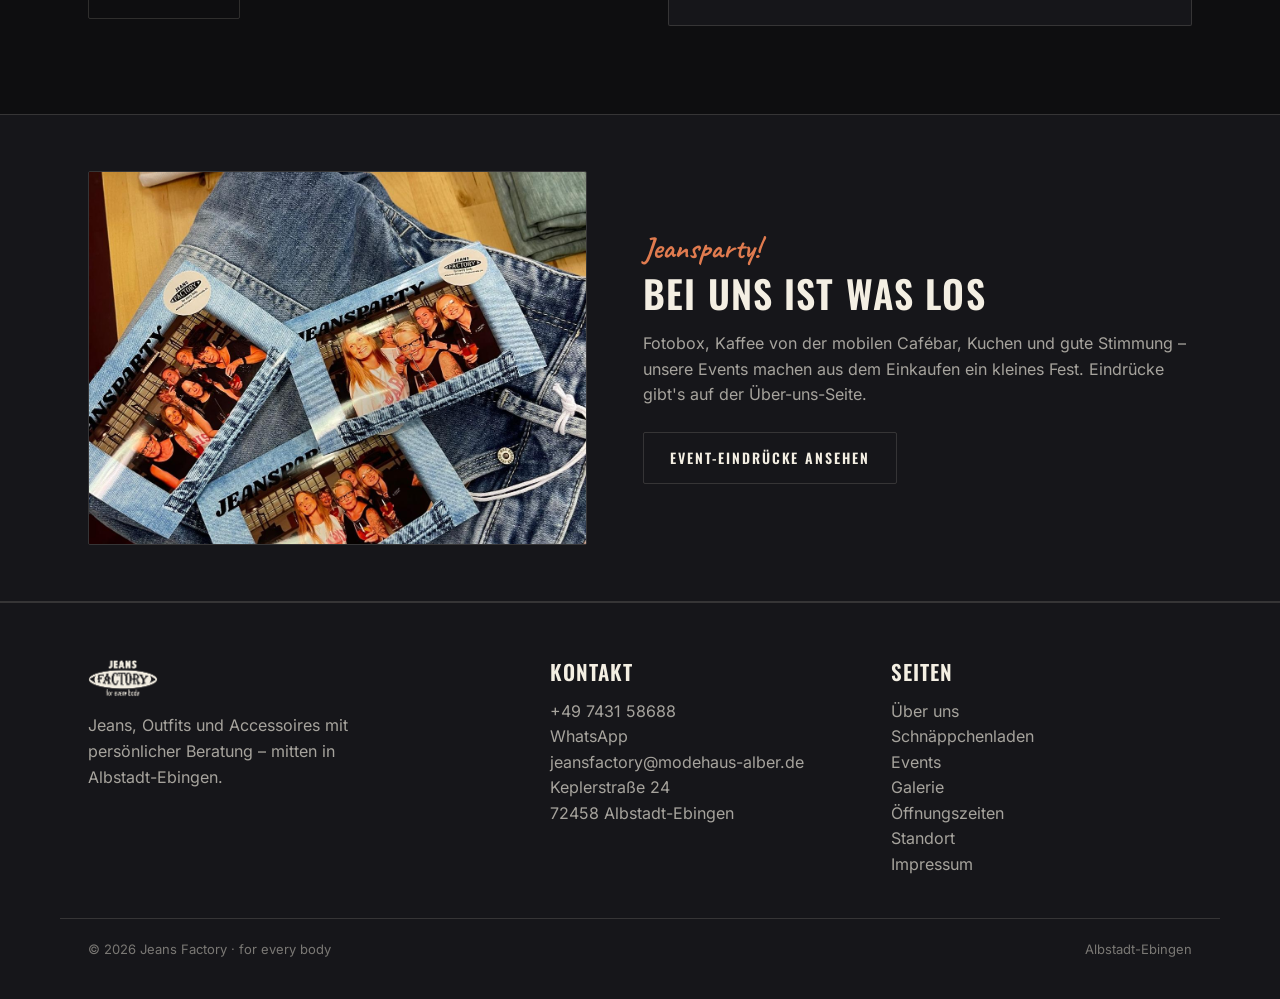
==== commit a9f39994: "Härte die Website gegen IT-Sicherheitsrisiken - Google Fonts selbst hosten statt von fonts.googleapi" ====
--- a/index.html
+++ b/index.html
@@ -3,6 +3,8 @@
 <head>
 <meta charset="UTF-8">
 <meta name="viewport" content="width=device-width, initial-scale=1.0">
+<meta http-equiv="Content-Security-Policy" content="default-src 'none'; script-src 'self'; style-src 'self' 'unsafe-inline'; img-src 'self' data:; font-src 'self'; frame-src https://www.google.com; connect-src 'self'; form-action 'self'; base-uri 'self'; upgrade-insecure-requests">
+<meta name="referrer" content="strict-origin-when-cross-origin">
 <title>Jeans Factory – for every body | Albstadt-Ebingen</title>
 <meta name="description" content="Jeans Factory Albstadt-Ebingen – coole Jeans, komplette Outfits und persönliche Beratung seit über 30 Jahren. Keplerstraße 24.">
 <link rel="stylesheet" href="site.css">
@@ -27,9 +29,9 @@
 
 <!-- Hero -->
 <section style="position: relative; min-height: 82vh; display: flex; align-items: flex-end; overflow: hidden;">
-  <img class="hero-img" src="assets/shop-overview.jpeg" alt="Blick in die Jeans Factory" style="position: absolute; inset: 0; width: 100%; height: 100%; object-fit: cover;">
-  <div class="hero-veil"></div>
-  <div class="wrap hero-copy" style="position: relative; padding-top: 96px; padding-bottom: 72px;">
+  <img src="assets/shop-overview.jpeg" alt="Blick in die Jeans Factory" style="position: absolute; inset: 0; width: 100%; height: 100%; object-fit: cover;">
+  <div style="position: absolute; inset: 0; background: linear-gradient(180deg, rgba(14,14,16,0.55) 0%, rgba(14,14,16,0.25) 40%, rgba(14,14,16,0.92) 100%);"></div>
+  <div class="wrap" style="position: relative; padding-top: 96px; padding-bottom: 72px;">
     <p class="eyebrow reveal">Albstadt-Ebingen · Keplerstraße 24</p>
     <h1 class="h-banner reveal" style="margin: 10px 0 6px;">Jeans<br>Factory</h1>
     <p class="script reveal">for every body</p>
--- a/site.css
+++ b/site.css
@@ -1,5 +1,165 @@
 /* Jeans Factory — Industrial dark site styles */
-@import url('https://fonts.googleapis.com/css2?family=Bebas+Neue&family=Oswald:wght@500;600;700&family=Inter:wght@400;500;600;700&family=Caveat:wght@500;700&display=swap');
+/* Selbst gehostete Schriften (keine Anfragen an Google-Server) */
+@font-face {
+  font-family: 'Bebas Neue';
+  font-style: normal;
+  font-weight: 400;
+  font-display: swap;
+  src: url(assets/fonts/bebas-neue-latin-ext.woff2) format('woff2');
+  unicode-range: U+0100-02BA, U+02BD-02C5, U+02C7-02CC, U+02CE-02D7, U+02DD-02FF, U+0304, U+0308, U+0329, U+1D00-1DBF, U+1E00-1E9F, U+1EF2-1EFF, U+2020, U+20A0-20AB, U+20AD-20C0, U+2113, U+2C60-2C7F, U+A720-A7FF;
+}
+@font-face {
+  font-family: 'Bebas Neue';
+  font-style: normal;
+  font-weight: 400;
+  font-display: swap;
+  src: url(assets/fonts/bebas-neue-latin.woff2) format('woff2');
+  unicode-range: U+0000-00FF, U+0131, U+0152-0153, U+02BB-02BC, U+02C6, U+02DA, U+02DC, U+0304, U+0308, U+0329, U+2000-206F, U+20AC, U+2122, U+2191, U+2193, U+2212, U+2215, U+FEFF, U+FFFD;
+}
+@font-face {
+  font-family: 'Caveat';
+  font-style: normal;
+  font-weight: 500;
+  font-display: swap;
+  src: url(assets/fonts/caveat-latin-ext.woff2) format('woff2');
+  unicode-range: U+0100-02BA, U+02BD-02C5, U+02C7-02CC, U+02CE-02D7, U+02DD-02FF, U+0304, U+0308, U+0329, U+1D00-1DBF, U+1E00-1E9F, U+1EF2-1EFF, U+2020, U+20A0-20AB, U+20AD-20C0, U+2113, U+2C60-2C7F, U+A720-A7FF;
+}
+@font-face {
+  font-family: 'Caveat';
+  font-style: normal;
+  font-weight: 500;
+  font-display: swap;
+  src: url(assets/fonts/caveat-latin.woff2) format('woff2');
+  unicode-range: U+0000-00FF, U+0131, U+0152-0153, U+02BB-02BC, U+02C6, U+02DA, U+02DC, U+0304, U+0308, U+0329, U+2000-206F, U+20AC, U+2122, U+2191, U+2193, U+2212, U+2215, U+FEFF, U+FFFD;
+}
+@font-face {
+  font-family: 'Caveat';
+  font-style: normal;
+  font-weight: 700;
+  font-display: swap;
+  src: url(assets/fonts/caveat-latin-ext.woff2) format('woff2');
+  unicode-range: U+0100-02BA, U+02BD-02C5, U+02C7-02CC, U+02CE-02D7, U+02DD-02FF, U+0304, U+0308, U+0329, U+1D00-1DBF, U+1E00-1E9F, U+1EF2-1EFF, U+2020, U+20A0-20AB, U+20AD-20C0, U+2113, U+2C60-2C7F, U+A720-A7FF;
+}
+@font-face {
+  font-family: 'Caveat';
+  font-style: normal;
+  font-weight: 700;
+  font-display: swap;
+  src: url(assets/fonts/caveat-latin.woff2) format('woff2');
+  unicode-range: U+0000-00FF, U+0131, U+0152-0153, U+02BB-02BC, U+02C6, U+02DA, U+02DC, U+0304, U+0308, U+0329, U+2000-206F, U+20AC, U+2122, U+2191, U+2193, U+2212, U+2215, U+FEFF, U+FFFD;
+}
+@font-face {
+  font-family: 'Inter';
+  font-style: normal;
+  font-weight: 400;
+  font-display: swap;
+  src: url(assets/fonts/inter-latin-ext.woff2) format('woff2');
+  unicode-range: U+0100-02BA, U+02BD-02C5, U+02C7-02CC, U+02CE-02D7, U+02DD-02FF, U+0304, U+0308, U+0329, U+1D00-1DBF, U+1E00-1E9F, U+1EF2-1EFF, U+2020, U+20A0-20AB, U+20AD-20C0, U+2113, U+2C60-2C7F, U+A720-A7FF;
+}
+@font-face {
+  font-family: 'Inter';
+  font-style: normal;
+  font-weight: 400;
+  font-display: swap;
+  src: url(assets/fonts/inter-latin.woff2) format('woff2');
+  unicode-range: U+0000-00FF, U+0131, U+0152-0153, U+02BB-02BC, U+02C6, U+02DA, U+02DC, U+0304, U+0308, U+0329, U+2000-206F, U+20AC, U+2122, U+2191, U+2193, U+2212, U+2215, U+FEFF, U+FFFD;
+}
+@font-face {
+  font-family: 'Inter';
+  font-style: normal;
+  font-weight: 500;
+  font-display: swap;
+  src: url(assets/fonts/inter-latin-ext.woff2) format('woff2');
+  unicode-range: U+0100-02BA, U+02BD-02C5, U+02C7-02CC, U+02CE-02D7, U+02DD-02FF, U+0304, U+0308, U+0329, U+1D00-1DBF, U+1E00-1E9F, U+1EF2-1EFF, U+2020, U+20A0-20AB, U+20AD-20C0, U+2113, U+2C60-2C7F, U+A720-A7FF;
+}
+@font-face {
+  font-family: 'Inter';
+  font-style: normal;
+  font-weight: 500;
+  font-display: swap;
+  src: url(assets/fonts/inter-latin.woff2) format('woff2');
+  unicode-range: U+0000-00FF, U+0131, U+0152-0153, U+02BB-02BC, U+02C6, U+02DA, U+02DC, U+0304, U+0308, U+0329, U+2000-206F, U+20AC, U+2122, U+2191, U+2193, U+2212, U+2215, U+FEFF, U+FFFD;
+}
+@font-face {
+  font-family: 'Inter';
+  font-style: normal;
+  font-weight: 600;
+  font-display: swap;
+  src: url(assets/fonts/inter-latin-ext.woff2) format('woff2');
+  unicode-range: U+0100-02BA, U+02BD-02C5, U+02C7-02CC, U+02CE-02D7, U+02DD-02FF, U+0304, U+0308, U+0329, U+1D00-1DBF, U+1E00-1E9F, U+1EF2-1EFF, U+2020, U+20A0-20AB, U+20AD-20C0, U+2113, U+2C60-2C7F, U+A720-A7FF;
+}
+@font-face {
+  font-family: 'Inter';
+  font-style: normal;
+  font-weight: 600;
+  font-display: swap;
+  src: url(assets/fonts/inter-latin.woff2) format('woff2');
+  unicode-range: U+0000-00FF, U+0131, U+0152-0153, U+02BB-02BC, U+02C6, U+02DA, U+02DC, U+0304, U+0308, U+0329, U+2000-206F, U+20AC, U+2122, U+2191, U+2193, U+2212, U+2215, U+FEFF, U+FFFD;
+}
+@font-face {
+  font-family: 'Inter';
+  font-style: normal;
+  font-weight: 700;
+  font-display: swap;
+  src: url(assets/fonts/inter-latin-ext.woff2) format('woff2');
+  unicode-range: U+0100-02BA, U+02BD-02C5, U+02C7-02CC, U+02CE-02D7, U+02DD-02FF, U+0304, U+0308, U+0329, U+1D00-1DBF, U+1E00-1E9F, U+1EF2-1EFF, U+2020, U+20A0-20AB, U+20AD-20C0, U+2113, U+2C60-2C7F, U+A720-A7FF;
+}
+@font-face {
+  font-family: 'Inter';
+  font-style: normal;
+  font-weight: 700;
+  font-display: swap;
+  src: url(assets/fonts/inter-latin.woff2) format('woff2');
+  unicode-range: U+0000-00FF, U+0131, U+0152-0153, U+02BB-02BC, U+02C6, U+02DA, U+02DC, U+0304, U+0308, U+0329, U+2000-206F, U+20AC, U+2122, U+2191, U+2193, U+2212, U+2215, U+FEFF, U+FFFD;
+}
+@font-face {
+  font-family: 'Oswald';
+  font-style: normal;
+  font-weight: 500;
+  font-display: swap;
+  src: url(assets/fonts/oswald-latin-ext.woff2) format('woff2');
+  unicode-range: U+0100-02BA, U+02BD-02C5, U+02C7-02CC, U+02CE-02D7, U+02DD-02FF, U+0304, U+0308, U+0329, U+1D00-1DBF, U+1E00-1E9F, U+1EF2-1EFF, U+2020, U+20A0-20AB, U+20AD-20C0, U+2113, U+2C60-2C7F, U+A720-A7FF;
+}
+@font-face {
+  font-family: 'Oswald';
+  font-style: normal;
+  font-weight: 500;
+  font-display: swap;
+  src: url(assets/fonts/oswald-latin.woff2) format('woff2');
+  unicode-range: U+0000-00FF, U+0131, U+0152-0153, U+02BB-02BC, U+02C6, U+02DA, U+02DC, U+0304, U+0308, U+0329, U+2000-206F, U+20AC, U+2122, U+2191, U+2193, U+2212, U+2215, U+FEFF, U+FFFD;
+}
+@font-face {
+  font-family: 'Oswald';
+  font-style: normal;
+  font-weight: 600;
+  font-display: swap;
+  src: url(assets/fonts/oswald-latin-ext.woff2) format('woff2');
+  unicode-range: U+0100-02BA, U+02BD-02C5, U+02C7-02CC, U+02CE-02D7, U+02DD-02FF, U+0304, U+0308, U+0329, U+1D00-1DBF, U+1E00-1E9F, U+1EF2-1EFF, U+2020, U+20A0-20AB, U+20AD-20C0, U+2113, U+2C60-2C7F, U+A720-A7FF;
+}
+@font-face {
+  font-family: 'Oswald';
+  font-style: normal;
+  font-weight: 600;
+  font-display: swap;
+  src: url(assets/fonts/oswald-latin.woff2) format('woff2');
+  unicode-range: U+0000-00FF, U+0131, U+0152-0153, U+02BB-02BC, U+02C6, U+02DA, U+02DC, U+0304, U+0308, U+0329, U+2000-206F, U+20AC, U+2122, U+2191, U+2193, U+2212, U+2215, U+FEFF, U+FFFD;
+}
+@font-face {
+  font-family: 'Oswald';
+  font-style: normal;
+  font-weight: 700;
+  font-display: swap;
+  src: url(assets/fonts/oswald-latin-ext.woff2) format('woff2');
+  unicode-range: U+0100-02BA, U+02BD-02C5, U+02C7-02CC, U+02CE-02D7, U+02DD-02FF, U+0304, U+0308, U+0329, U+1D00-1DBF, U+1E00-1E9F, U+1EF2-1EFF, U+2020, U+20A0-20AB, U+20AD-20C0, U+2113, U+2C60-2C7F, U+A720-A7FF;
+}
+@font-face {
+  font-family: 'Oswald';
+  font-style: normal;
+  font-weight: 700;
+  font-display: swap;
+  src: url(assets/fonts/oswald-latin.woff2) format('woff2');
+  unicode-range: U+0000-00FF, U+0131, U+0152-0153, U+02BB-02BC, U+02C6, U+02DA, U+02DC, U+0304, U+0308, U+0329, U+2000-206F, U+20AC, U+2122, U+2191, U+2193, U+2212, U+2215, U+FEFF, U+FFFD;
+}
 
 :root {
   --ink: #0E0E10;
@@ -173,15 +333,6 @@
 }
 .tag:hover { border-color: var(--rust-soft); color: var(--bone); }
 
-/* ---------- Hero ---------- */
-.hero-img { filter: brightness(1.18) saturate(1.05); }
-.hero-veil {
-  position: absolute; inset: 0;
-  background: linear-gradient(180deg, rgba(14,14,16,0.28) 0%, rgba(14,14,16,0.05) 40%, rgba(14,14,16,0.45) 75%, rgba(14,14,16,0.85) 100%);
-}
-.hero-copy .h-banner, .hero-copy .h1 { text-shadow: 0 3px 26px rgba(0,0,0,0.65), 0 1px 6px rgba(0,0,0,0.5); }
-.hero-copy .eyebrow, .hero-copy .script, .hero-copy .lead { text-shadow: 0 1px 12px rgba(0,0,0,0.75); }
-
 /* ---------- Photo treatment ---------- */
 .photo {
   position: relative; overflow: hidden; border-radius: 2px;
@@ -217,69 +368,6 @@
 }
 .open-badge .dot { width: 9px; height: 9px; border-radius: 50%; background: #37b06f; }
 .open-badge.closed .dot { background: var(--rust); }
-
-/* ---------- Store cards (Öffnungszeiten) ---------- */
-.store-grid { display: grid; grid-template-columns: 1fr 1fr; gap: 28px; align-items: stretch; }
-@media (max-width: 840px) { .store-grid { grid-template-columns: 1fr; } }
-.store-card {
-  display: flex; flex-direction: column; height: 100%;
-  background: var(--ink-2);
-  border: 1px solid var(--line);
-  border-top: 3px solid var(--rust);
-  border-radius: 2px;
-  padding: 32px 32px 28px;
-}
-.store-card.denim { border-top-color: var(--denim); }
-.store-name {
-  font-family: var(--font-headline); font-weight: 600; font-size: 20px;
-  letter-spacing: 0.06em; text-transform: uppercase;
-}
-.store-addr { color: var(--bone-muted); font-size: 14px; margin: 4px 0 20px; }
-.store-note { color: var(--bone-soft); font-size: 14px; margin-top: 18px; }
-.store-foot { margin-top: auto; padding-top: 24px; }
-
-/* ---------- Contact band ---------- */
-.contact-band {
-  display: grid; grid-template-columns: 1fr 1.4fr;
-  overflow: hidden;
-}
-@media (max-width: 840px) { .contact-band { grid-template-columns: 1fr; } }
-.contact-band .photo { border: 0; border-radius: 0; min-height: 260px; }
-.contact-band .photo img { position: absolute; inset: 0; }
-.contact-band-body { padding: 40px 36px; display: flex; flex-direction: column; justify-content: center; }
-
-/* ---------- Locations (Standort) ---------- */
-.location-head { display: flex; align-items: center; gap: 16px; flex-wrap: wrap; margin-bottom: 8px; }
-.loc-chip {
-  font-family: var(--font-headline); font-weight: 600; font-size: 13px;
-  letter-spacing: 0.1em; text-transform: uppercase;
-  color: var(--rust-soft);
-  border: 1px solid rgba(224,123,79,0.45);
-  padding: 6px 14px; border-radius: 999px;
-  white-space: nowrap;
-}
-.loc-chip.denim { color: var(--denim-light); border-color: rgba(157,182,204,0.45); }
-.location { display: grid; grid-template-columns: 1.2fr 1fr; gap: 28px; align-items: stretch; }
-@media (max-width: 840px) { .location { grid-template-columns: 1fr; } }
-.location-map {
-  position: relative; overflow: hidden; border-radius: 2px;
-  border: 1px solid var(--line);
-  min-height: 360px; height: 100%;
-}
-.location-map iframe {
-  position: absolute; inset: 0; width: 100%; height: 100%;
-  border: 0; filter: grayscale(0.35) contrast(1.05);
-}
-.location-info {
-  display: flex; flex-direction: column;
-  background: var(--ink-2);
-  border: 1px solid var(--line);
-  border-top: 3px solid var(--rust);
-  border-radius: 2px;
-  padding: 32px;
-}
-.location-info.denim { border-top-color: var(--denim); }
-.location-foot { margin-top: auto; padding-top: 24px; display: grid; gap: 12px; }
 
 /* ---------- Footer ---------- */
 .site-footer {
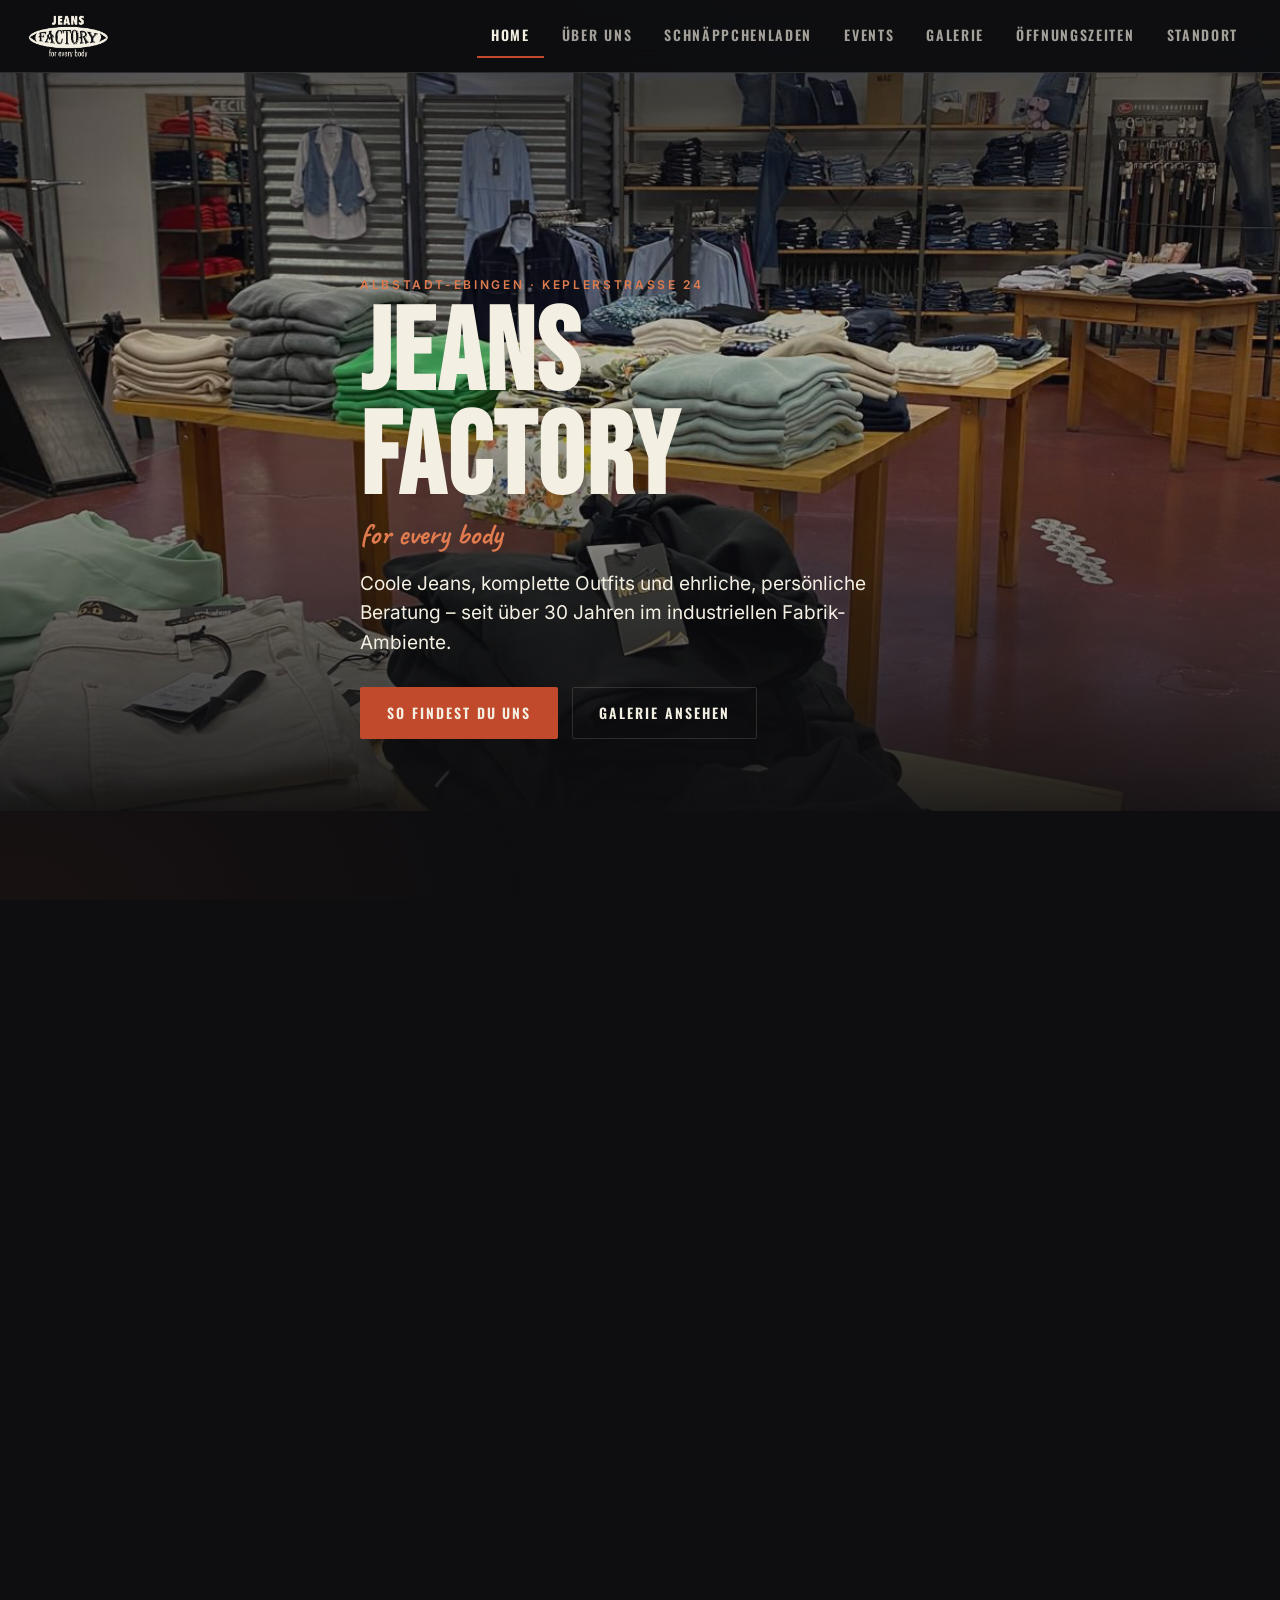
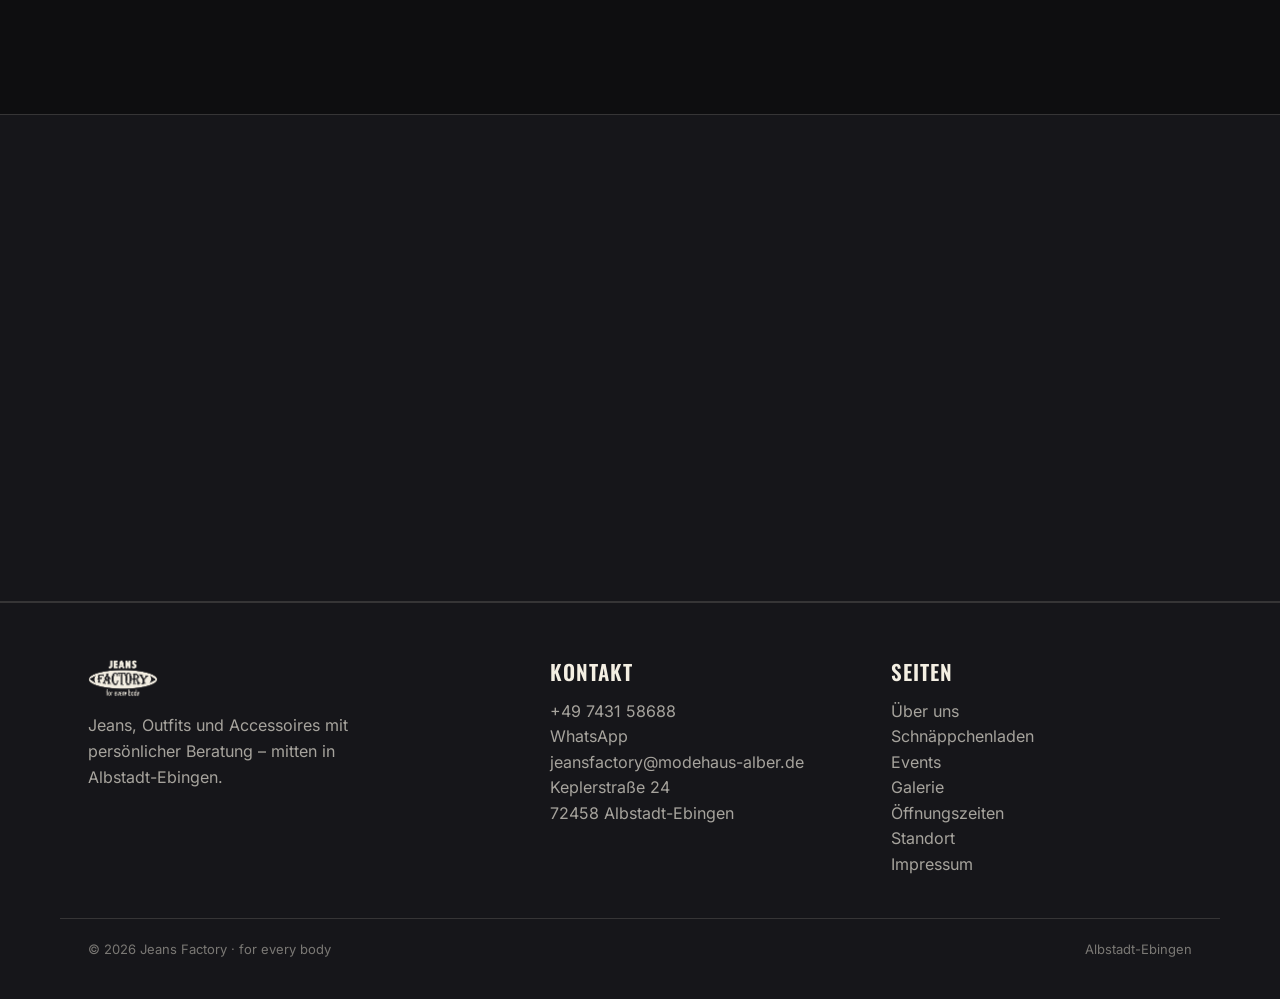
==== commit d27fbc96: "Verschärfe CSP maximal: keine Inline-Styles mehr, base-uri 'none' - Alle 189 Inline-Style-Attribute " ====
--- a/index.html
+++ b/index.html
@@ -3,7 +3,7 @@
 <head>
 <meta charset="UTF-8">
 <meta name="viewport" content="width=device-width, initial-scale=1.0">
-<meta http-equiv="Content-Security-Policy" content="default-src 'none'; script-src 'self'; style-src 'self' 'unsafe-inline'; img-src 'self' data:; font-src 'self'; frame-src https://www.google.com; connect-src 'self'; form-action 'self'; base-uri 'self'; upgrade-insecure-requests">
+<meta http-equiv="Content-Security-Policy" content="default-src 'none'; script-src 'self'; style-src 'self'; img-src 'self'; font-src 'self'; frame-src https://www.google.com; connect-src 'self'; form-action 'self'; base-uri 'none'; upgrade-insecure-requests">
 <meta name="referrer" content="strict-origin-when-cross-origin">
 <title>Jeans Factory – for every body | Albstadt-Ebingen</title>
 <meta name="description" content="Jeans Factory Albstadt-Ebingen – coole Jeans, komplette Outfits und persönliche Beratung seit über 30 Jahren. Keplerstraße 24.">
@@ -28,15 +28,15 @@
 <main>
 
 <!-- Hero -->
-<section style="position: relative; min-height: 82vh; display: flex; align-items: flex-end; overflow: hidden;">
-  <img src="assets/shop-overview.jpeg" alt="Blick in die Jeans Factory" style="position: absolute; inset: 0; width: 100%; height: 100%; object-fit: cover;">
-  <div style="position: absolute; inset: 0; background: linear-gradient(180deg, rgba(14,14,16,0.55) 0%, rgba(14,14,16,0.25) 40%, rgba(14,14,16,0.92) 100%);"></div>
-  <div class="wrap" style="position: relative; padding-top: 96px; padding-bottom: 72px;">
+<section class="u22">
+  <img class="u23" src="assets/shop-overview.jpeg" alt="Blick in die Jeans Factory">
+  <div class="u24"></div>
+  <div class="wrap u25">
     <p class="eyebrow reveal">Albstadt-Ebingen · Keplerstraße 24</p>
-    <h1 class="h-banner reveal" style="margin: 10px 0 6px;">Jeans<br>Factory</h1>
+    <h1 class="h-banner reveal u26">Jeans<br>Factory</h1>
     <p class="script reveal">for every body</p>
-    <p class="lead reveal" style="max-width: 560px; margin-top: 18px; color: var(--bone);">Coole Jeans, komplette Outfits und ehrliche, persönliche Beratung – seit über 30 Jahren im industriellen Fabrik-Ambiente.</p>
-    <div class="reveal" style="display: flex; gap: 14px; flex-wrap: wrap; margin-top: 30px;">
+    <p class="lead reveal u27">Coole Jeans, komplette Outfits und ehrliche, persönliche Beratung – seit über 30 Jahren im industriellen Fabrik-Ambiente.</p>
+    <div class="reveal u28">
       <a class="btn btn-primary" href="standort.html">So findest du uns</a>
       <a class="btn btn-ghost" href="galerie.html">Galerie ansehen</a>
     </div>
@@ -45,13 +45,13 @@
 
 <!-- Intro / USP -->
 <section class="section">
-  <div class="wrap" style="display: grid; grid-template-columns: 1.1fr 1fr; gap: 56px; align-items: center;">
+  <div class="wrap u29">
     <div class="reveal">
       <p class="eyebrow">Willkommen</p>
-      <h2 class="h2" style="margin: 12px 0 18px;">Kein Onlineshop.<br>Ein echter Laden.</h2>
-      <p class="muted" style="margin-bottom: 14px;">Bei uns probierst du an, fasst an und wirst beraten – von Menschen, die Jeans seit über 30 Jahren leben. Gegründet von Heinz Alber, geführt mit Herz.</p>
+      <h2 class="h2 u30">Kein Onlineshop.<br>Ein echter Laden.</h2>
+      <p class="muted u31">Bei uns probierst du an, fasst an und wirst beraten – von Menschen, die Jeans seit über 30 Jahren leben. Gegründet von Heinz Alber, geführt mit Herz.</p>
       <p class="muted">Aktuelle Marken, große Auswahl an Größen und Passformen, dazu Oberteile und Accessoires für das komplette Outfit.</p>
-      <div style="display: flex; gap: 10px; flex-wrap: wrap; margin-top: 24px;">
+      <div class="u32">
         <span class="tag">Mustang</span>
         <span class="tag">M.O.D</span>
         <span class="tag">Cecil</span>
@@ -60,9 +60,9 @@
         <span class="tag">Pioneer</span>
         <span class="tag">u.v.m.</span>
       </div>
-      <a class="btn btn-ghost reveal" href="ueber-uns.html" style="margin-top: 28px;">Mehr über uns</a>
+      <a class="btn btn-ghost reveal u33" href="ueber-uns.html">Mehr über uns</a>
     </div>
-    <div class="photo reveal" style="aspect-ratio: 3/4;">
+    <div class="photo reveal u5">
       <img src="assets/jeans-sign.jpeg" alt="Jeans Factory Holzschild über dem Jeansregal">
     </div>
   </div>
@@ -71,28 +71,28 @@
 <!-- Foto-Streifen -->
 <section class="section-tight">
   <div class="wrap">
-    <div style="display: grid; grid-template-columns: repeat(3, 1fr); gap: 18px;">
-      <div class="photo reveal" style="aspect-ratio: 4/5;"><img src="assets/rack-denim.jpeg" alt="Denim-Rack mit hellen Sommeroutfits"></div>
-      <div class="photo reveal" style="aspect-ratio: 4/5; transition-delay: .1s;"><img src="assets/mannequins.jpeg" alt="Schaufensterfiguren mit Sommermode"></div>
-      <div class="photo reveal" style="aspect-ratio: 4/5; transition-delay: .2s;"><img src="assets/mustang-wall.jpeg" alt="Mustang-Jeanswand"></div>
+    <div class="u34">
+      <div class="photo reveal u35"><img src="assets/rack-denim.jpeg" alt="Denim-Rack mit hellen Sommeroutfits"></div>
+      <div class="photo reveal u36"><img src="assets/mannequins.jpeg" alt="Schaufensterfiguren mit Sommermode"></div>
+      <div class="photo reveal u37"><img src="assets/mustang-wall.jpeg" alt="Mustang-Jeanswand"></div>
     </div>
-    <div class="reveal" style="text-align: center; margin-top: 28px;">
+    <div class="reveal u38">
       <a class="btn btn-ghost" href="galerie.html">Alle Bilder in der Galerie</a>
     </div>
   </div>
 </section>
 
 <!-- Schnäppchenladen Teaser -->
-<section class="section-tight" style="background: var(--ink-2); border-top: 1px solid var(--line); border-bottom: 1px solid var(--line);">
-  <div class="wrap" style="display: grid; grid-template-columns: 1.1fr 1fr; gap: 56px; align-items: center;">
+<section class="section-tight u39">
+  <div class="wrap u29">
     <div class="reveal">
       <p class="script">Schnäppchen gefällig?</p>
-      <h2 class="h2" style="margin: 8px 0 16px;">Jeans&amp;Mode –<br>unser Schnäppchenladen</h2>
-      <p class="muted" style="margin-bottom: 14px;">Wo aktuelle Mode preiswert ist: Restposten aus der Jeans Factory mit großen Rabatten, Sale für Damen &amp; Herren und Neuware – z.&nbsp;B. von Zwillingsherz, dazu Hemden, Anzüge und Accessoires.</p>
+      <h2 class="h2 u40">Jeans&amp;Mode –<br>unser Schnäppchenladen</h2>
+      <p class="muted u31">Wo aktuelle Mode preiswert ist: Restposten aus der Jeans Factory mit großen Rabatten, Sale für Damen &amp; Herren und Neuware – z.&nbsp;B. von Zwillingsherz, dazu Hemden, Anzüge und Accessoires.</p>
       <p class="muted">Frisch renoviert in der Ludwigstraße 27 · Mi &amp; Fr 14–18 Uhr, Sa 10–13 Uhr.</p>
-      <a class="btn btn-primary" href="schnaeppchenladen.html" style="margin-top: 24px;">Zum Schnäppchenladen</a>
+      <a class="btn btn-primary u41" href="schnaeppchenladen.html">Zum Schnäppchenladen</a>
     </div>
-    <div class="photo reveal" style="aspect-ratio: 4/3;">
+    <div class="photo reveal u42">
       <img src="assets/Schaufenster-Aussenansicht-Frontal_JeansMode.jpg" alt="Jeans&Mode Schaufenster in der Ludwigstraße">
     </div>
   </div>
@@ -100,21 +100,21 @@
 
 <!-- Öffnungszeiten Teaser -->
 <section class="section">
-  <div class="wrap" style="display: grid; grid-template-columns: 1fr 1fr; gap: 56px; align-items: start;">
+  <div class="wrap u43">
     <div class="reveal">
       <p class="eyebrow">Öffnungszeiten</p>
-      <h2 class="h2" style="margin: 12px 0 20px;">Komm einfach vorbei</h2>
-      <div class="hours" style="margin-top: 24px;">
+      <h2 class="h2 u44">Komm einfach vorbei</h2>
+      <div class="hours u41">
         <div class="hours-row"><span class="day">Montag – Freitag</span><span class="time">10–13 &amp; 14–18 Uhr</span></div>
         <div class="hours-row"><span class="day">Samstag</span><span class="time">10–14 Uhr</span></div>
         <div class="hours-row"><span class="day">Sonntag</span><span class="time">geschlossen</span></div>
       </div>
-      <a class="btn btn-ghost" href="oeffnungszeiten.html" style="margin-top: 24px;">Alle Details</a>
+      <a class="btn btn-ghost u41" href="oeffnungszeiten.html">Alle Details</a>
     </div>
-    <div class="panel reveal" style="padding: 32px;">
-      <h3 class="h3" style="margin-bottom: 16px;">Direkt erreichen</h3>
-      <p class="muted" style="margin-bottom: 20px;">Fragen zu Marken, Größen oder einfach kurz reservieren lassen? Ruf an oder schreib uns.</p>
-      <div style="display: grid; gap: 12px;">
+    <div class="panel reveal u45">
+      <h3 class="h3 u11">Direkt erreichen</h3>
+      <p class="muted u46">Fragen zu Marken, Größen oder einfach kurz reservieren lassen? Ruf an oder schreib uns.</p>
+      <div class="u47">
         <a class="btn btn-primary" href="tel:+49743158688">☎ +49 7431 58688</a>
         <a class="btn btn-whatsapp" href="https://wa.me/49743158688">WhatsApp schreiben</a>
         <a class="btn btn-ghost" href="standort.html#kontakt">E-Mail / Kontaktformular</a>
@@ -124,16 +124,16 @@
 </section>
 
 <!-- Events Teaser -->
-<section class="section-tight" style="background: var(--ink-2); border-top: 1px solid var(--line); border-bottom: 1px solid var(--line);">
-  <div class="wrap" style="display: grid; grid-template-columns: 1fr 1.1fr; gap: 56px; align-items: center;">
-    <div class="photo reveal" style="aspect-ratio: 4/3;">
+<section class="section-tight u39">
+  <div class="wrap u48">
+    <div class="photo reveal u42">
       <img src="assets/event-jeansparty-photos.jpeg" alt="Jeansparty-Fotos an der Leine">
     </div>
     <div class="reveal">
       <p class="script">Jeansparty!</p>
-      <h2 class="h2" style="margin: 8px 0 16px;">Bei uns ist was los</h2>
+      <h2 class="h2 u40">Bei uns ist was los</h2>
       <p class="muted">Fotobox, Kaffee von der mobilen Cafébar, Kuchen und gute Stimmung – unsere Events machen aus dem Einkaufen ein kleines Fest. Eindrücke gibt's auf der Über-uns-Seite.</p>
-      <a class="btn btn-ghost" href="events.html" style="margin-top: 24px;">Event-Eindrücke ansehen</a>
+      <a class="btn btn-ghost u41" href="events.html">Event-Eindrücke ansehen</a>
     </div>
   </div>
 </section>
@@ -143,8 +143,8 @@
 <footer class="site-footer">
   <div class="wrap footer-grid">
     <div>
-      <a class="logo-chip" href="index.html" style="margin-bottom: 16px;"><img src="assets/logo-jeansfactory.png" alt="Jeans Factory" style="height: 38px;"></a>
-      <p class="muted" style="max-width: 320px;">Jeans, Outfits und Accessoires mit persönlicher Beratung – mitten in Albstadt-Ebingen.</p>
+      <a class="logo-chip u11" href="index.html"><img class="u12" src="assets/logo-jeansfactory.png" alt="Jeans Factory"></a>
+      <p class="muted u13">Jeans, Outfits und Accessoires mit persönlicher Beratung – mitten in Albstadt-Ebingen.</p>
     </div>
     <div>
       <h3 class="h3">Kontakt</h3>
--- a/site.css
+++ b/site.css
@@ -291,9 +291,6 @@
 .section-head { display: grid; gap: 12px; margin-bottom: 44px; max-width: 720px; }
 
 @media (max-width: 840px) {
-  .wrap[style*="grid-template-columns"],
-  form[style*="grid"] div[style*="grid-template-columns"] { grid-template-columns: 1fr !important; }
-  .wrap div[style*="repeat(3, 1fr)"] { grid-template-columns: 1fr 1fr !important; }
   .section { padding: 56px 0; }
 }
 
@@ -473,3 +470,114 @@
   padding: 13px 14px;
 }
 .field input:focus, .field textarea:focus { outline: none; border-color: var(--denim-light); }
+
+/* ---------- Galerie (galerie.html) ---------- */
+.masonry { columns: 3; column-gap: 18px; }
+.masonry .photo { margin-bottom: 18px; break-inside: avoid; }
+@media (max-width: 900px) { .masonry { columns: 2; } }
+@media (max-width: 560px) { .masonry { columns: 1; } }
+.lightbox {
+  position: fixed; inset: 0; z-index: 100;
+  background: rgba(14,14,16,0.94);
+  display: none; align-items: center; justify-content: center;
+  padding: 40px; cursor: zoom-out;
+}
+.lightbox.open { display: flex; }
+.lightbox img { max-width: 100%; max-height: 100%; object-fit: contain; }
+
+/* ---------- Aus Inline-Styles generierte Utility-Klassen (CSP: style-src 'self') ---------- */
+.u1 { margin-bottom: 24px !important; }
+.u2 { margin-bottom: 44px !important; }
+.u3 { aspect-ratio: 16/7 !important; }
+.u4 { margin-bottom: 28px !important; }
+.u5 { aspect-ratio: 3/4 !important; }
+.u6 { aspect-ratio: 3/4 !important; transition-delay: .1s !important; }
+.u7 { aspect-ratio: 3/4 !important; transition-delay: .2s !important; }
+.u8 { padding: 40px !important; display: flex !important; align-items: center !important; justify-content: space-between !important; gap: 24px !important; flex-wrap: wrap !important; }
+.u9 { margin-bottom: 8px !important; }
+.u10 { display: flex !important; gap: 14px !important; flex-wrap: wrap !important; }
+.u11 { margin-bottom: 16px !important; }
+.u12 { height: 38px !important; }
+.u13 { max-width: 320px !important; }
+.u14 { margin-bottom: 10px !important; }
+.u15 { display: flex !important; gap: 14px !important; flex-wrap: wrap !important; margin-top: 8px !important; }
+.u16 { margin-bottom: 32px !important; }
+.u17 { font-size: 0.6em !important; letter-spacing: 0.06em !important; }
+.u18 { background: var(--ink-2) !important; border-top: 1px solid var(--line) !important; }
+.u19 { max-width: 760px !important; }
+.u20 { margin: 12px 0 40px !important; }
+.u21 { margin-bottom: 12px !important; }
+.u22 { position: relative !important; min-height: 82vh !important; display: flex !important; align-items: flex-end !important; overflow: hidden !important; }
+.u23 { position: absolute !important; inset: 0 !important; width: 100% !important; height: 100% !important; object-fit: cover !important; }
+.u24 { position: absolute !important; inset: 0 !important; background: linear-gradient(180deg, rgba(14,14,16,0.55) 0%, rgba(14,14,16,0.25) 40%, rgba(14,14,16,0.92) 100%) !important; }
+.u25 { position: relative !important; padding-top: 96px !important; padding-bottom: 72px !important; }
+.u26 { margin: 10px 0 6px !important; }
+.u27 { max-width: 560px !important; margin-top: 18px !important; color: var(--bone) !important; }
+.u28 { display: flex !important; gap: 14px !important; flex-wrap: wrap !important; margin-top: 30px !important; }
+.u29 { display: grid !important; grid-template-columns: 1.1fr 1fr !important; gap: 56px !important; align-items: center !important; }
+.u30 { margin: 12px 0 18px !important; }
+.u31 { margin-bottom: 14px !important; }
+.u32 { display: flex !important; gap: 10px !important; flex-wrap: wrap !important; margin-top: 24px !important; }
+.u33 { margin-top: 28px !important; }
+.u34 { display: grid !important; grid-template-columns: repeat(3, 1fr) !important; gap: 18px !important; }
+.u35 { aspect-ratio: 4/5 !important; }
+.u36 { aspect-ratio: 4/5 !important; transition-delay: .1s !important; }
+.u37 { aspect-ratio: 4/5 !important; transition-delay: .2s !important; }
+.u38 { text-align: center !important; margin-top: 28px !important; }
+.u39 { background: var(--ink-2) !important; border-top: 1px solid var(--line) !important; border-bottom: 1px solid var(--line) !important; }
+.u40 { margin: 8px 0 16px !important; }
+.u41 { margin-top: 24px !important; }
+.u42 { aspect-ratio: 4/3 !important; }
+.u43 { display: grid !important; grid-template-columns: 1fr 1fr !important; gap: 56px !important; align-items: start !important; }
+.u44 { margin: 12px 0 20px !important; }
+.u45 { padding: 32px !important; }
+.u46 { margin-bottom: 20px !important; }
+.u47 { display: grid !important; gap: 12px !important; }
+.u48 { display: grid !important; grid-template-columns: 1fr 1.1fr !important; gap: 56px !important; align-items: center !important; }
+.u49 { padding: 36px !important; }
+.u50 { margin-bottom: 4px !important; }
+.u51 { font-size: 14px !important; margin-bottom: 14px !important; }
+.u52 { margin-top: 20px !important; font-size: 14px !important; }
+.u53 { padding: 36px !important; transition-delay: .1s !important; }
+.u54 { margin-top: 20px !important; }
+.u55 { display: grid !important; grid-template-columns: 1fr 1fr !important; gap: 56px !important; align-items: start !important; margin-top: 56px !important; }
+.u56 { aspect-ratio: 4/3 !important; margin-bottom: 28px !important; }
+.u57 { margin-bottom: 18px !important; }
+.u58 { position: relative !important; min-height: 70vh !important; display: flex !important; align-items: flex-end !important; overflow: hidden !important; }
+.u59 { position: absolute !important; inset: 0 !important; background: linear-gradient(180deg, rgba(14,14,16,0.72) 0%, rgba(14,14,16,0.45) 45%, rgba(14,14,16,0.94) 100%) !important; }
+.u60 { position: relative !important; padding-top: 96px !important; padding-bottom: 64px !important; }
+.u61 { display: inline-block !important; background: rgba(14,14,16,0.72) !important; padding: 8px 14px !important; border-radius: 2px !important; }
+.u62 { margin: 10px 0 6px !important; font-size: clamp(48px, 8vw, 108px) !important; }
+.u63 { max-width: 580px !important; margin-top: 18px !important; color: var(--bone) !important; }
+.u64 { transition-delay: .1s !important; }
+.u65 { transition-delay: .2s !important; }
+.u66 { display: flex !important; gap: 10px !important; flex-wrap: wrap !important; margin-top: 36px !important; }
+.u67 { aspect-ratio: 16/10 !important; }
+.u68 { border: 0 !important; width: 100% !important; height: 100% !important; display: block !important; filter: grayscale(0.35) contrast(1.05) !important; }
+.u69 { margin: 16px 0 !important; }
+.u70 { display: grid !important; grid-template-columns: 1.2fr 1fr !important; gap: 40px !important; align-items: start !important; }
+.u71 { display: flex !important; gap: 14px !important; flex-wrap: wrap !important; margin-top: 18px !important; }
+.u72 { margin: 72px 0 28px !important; }
+.u73 { display: grid !important; gap: 20px !important; }
+.u74 { display: grid !important; grid-template-columns: 1fr 1fr !important; gap: 20px !important; }
+.u75 { display: grid !important; grid-template-columns: 1fr 1fr !important; gap: 56px !important; align-items: center !important; }
+.u76 { margin-bottom: 36px !important; }
+.u77 { margin-bottom: 22px !important; }
+.u78 { display: flex !important; gap: 10px !important; flex-wrap: wrap !important; }
+.u79 { display: flex !important; align-items: center !important; justify-content: space-between !important; gap: 24px !important; flex-wrap: wrap !important; }
+.u80 { margin: 6px 0 10px !important; }
+.u81 { max-width: 520px !important; }
+
+@media (max-width: 840px) {
+  .wrap.u29,
+  .wrap.u43,
+  .wrap.u48,
+  .wrap.u55,
+  .wrap.u70,
+  .wrap.u75,
+  form .u43,
+  form .u55,
+  form .u74,
+  form .u75 { grid-template-columns: 1fr !important; }
+  .wrap .u34 { grid-template-columns: 1fr 1fr !important; }
+}
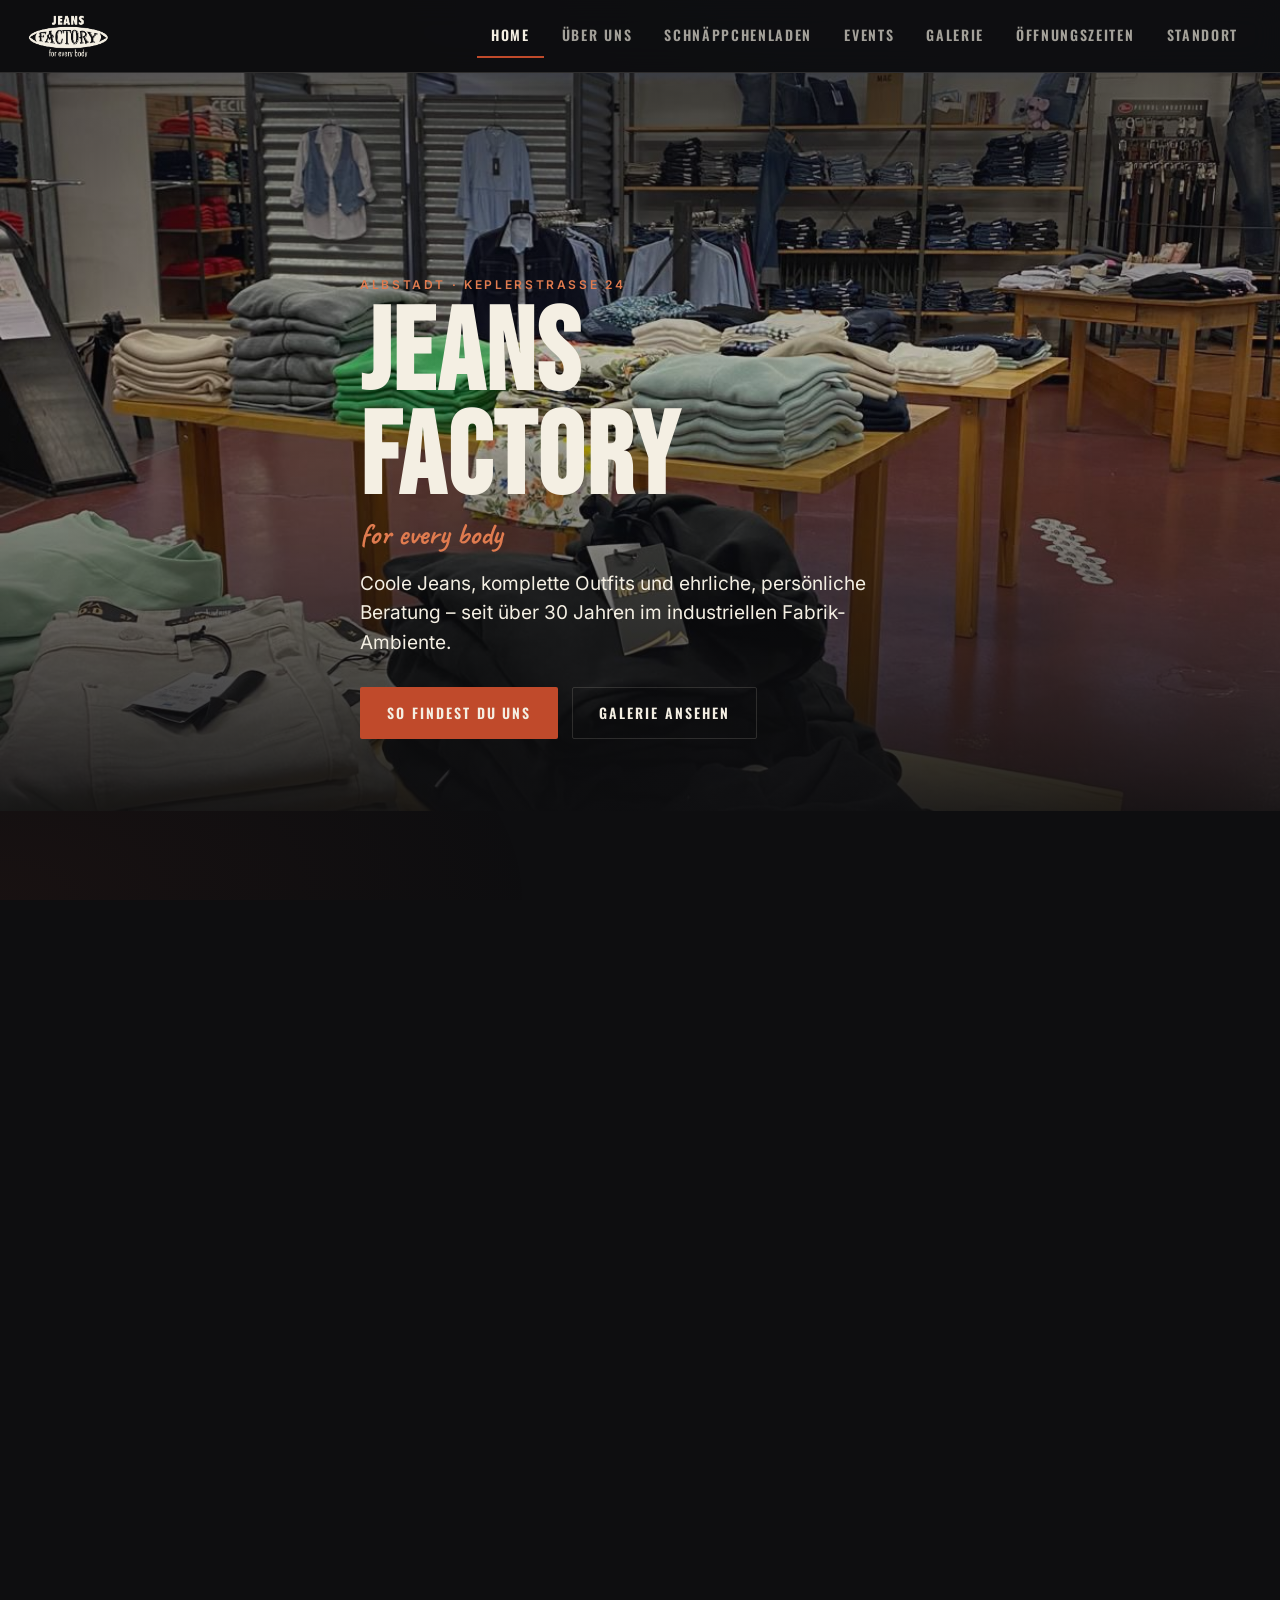
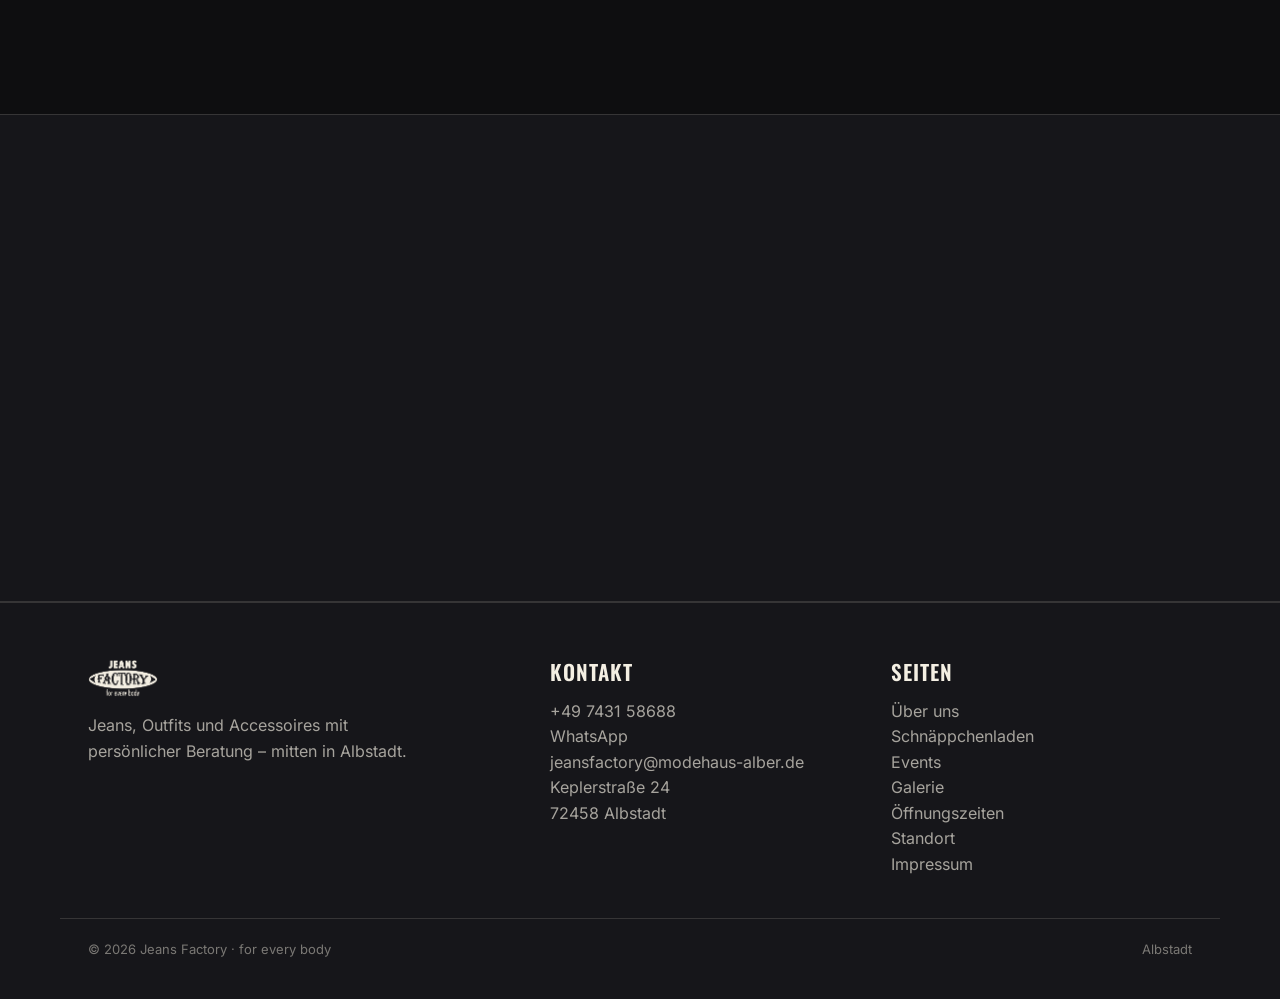
==== commit 25d14433: "Korrigiere Adressdaten und WhatsApp-Nummer - PLZ der Ludwigstraße 27 auf 72461 korrigiert (Adressen," ====
--- a/index.html
+++ b/index.html
@@ -5,8 +5,8 @@
 <meta name="viewport" content="width=device-width, initial-scale=1.0">
 <meta http-equiv="Content-Security-Policy" content="default-src 'none'; script-src 'self'; style-src 'self'; img-src 'self'; font-src 'self'; frame-src https://www.google.com; connect-src 'self'; form-action 'self'; base-uri 'none'; upgrade-insecure-requests">
 <meta name="referrer" content="strict-origin-when-cross-origin">
-<title>Jeans Factory – for every body | Albstadt-Ebingen</title>
-<meta name="description" content="Jeans Factory Albstadt-Ebingen – coole Jeans, komplette Outfits und persönliche Beratung seit über 30 Jahren. Keplerstraße 24.">
+<title>Jeans Factory – for every body | Albstadt</title>
+<meta name="description" content="Jeans Factory Albstadt – coole Jeans, komplette Outfits und persönliche Beratung seit über 30 Jahren. Keplerstraße 24.">
 <link rel="stylesheet" href="site.css">
 </head>
 <body>
@@ -32,7 +32,7 @@
   <img class="u23" src="assets/shop-overview.jpeg" alt="Blick in die Jeans Factory">
   <div class="u24"></div>
   <div class="wrap u25">
-    <p class="eyebrow reveal">Albstadt-Ebingen · Keplerstraße 24</p>
+    <p class="eyebrow reveal">Albstadt · Keplerstraße 24</p>
     <h1 class="h-banner reveal u26">Jeans<br>Factory</h1>
     <p class="script reveal">for every body</p>
     <p class="lead reveal u27">Coole Jeans, komplette Outfits und ehrliche, persönliche Beratung – seit über 30 Jahren im industriellen Fabrik-Ambiente.</p>
@@ -116,7 +116,7 @@
       <p class="muted u46">Fragen zu Marken, Größen oder einfach kurz reservieren lassen? Ruf an oder schreib uns.</p>
       <div class="u47">
         <a class="btn btn-primary" href="tel:+49743158688">☎ +49 7431 58688</a>
-        <a class="btn btn-whatsapp" href="https://wa.me/49743158688">WhatsApp schreiben</a>
+        <a class="btn btn-whatsapp" href="https://wa.me/4915205650263">WhatsApp schreiben</a>
         <a class="btn btn-ghost" href="standort.html#kontakt">E-Mail / Kontaktformular</a>
       </div>
     </div>
@@ -144,14 +144,14 @@
   <div class="wrap footer-grid">
     <div>
       <a class="logo-chip u11" href="index.html"><img class="u12" src="assets/logo-jeansfactory.png" alt="Jeans Factory"></a>
-      <p class="muted u13">Jeans, Outfits und Accessoires mit persönlicher Beratung – mitten in Albstadt-Ebingen.</p>
+      <p class="muted u13">Jeans, Outfits und Accessoires mit persönlicher Beratung – mitten in Albstadt.</p>
     </div>
     <div>
       <h3 class="h3">Kontakt</h3>
       <p><a href="tel:+49743158688">+49 7431 58688</a></p>
-      <p><a href="https://wa.me/49743158688">WhatsApp</a></p>
+      <p><a href="https://wa.me/4915205650263">WhatsApp</a></p>
       <p><a href="mailto:jeansfactory@modehaus-alber.de">jeansfactory@modehaus-alber.de</a></p>
-      <p class="muted">Keplerstraße 24<br>72458 Albstadt-Ebingen</p>
+      <p class="muted">Keplerstraße 24<br>72458 Albstadt</p>
     </div>
     <div>
       <h3 class="h3">Seiten</h3>
@@ -166,7 +166,7 @@
   </div>
   <div class="wrap footer-note">
     <span>© 2026 Jeans Factory · for every body</span>
-    <span>Albstadt-Ebingen</span>
+    <span>Albstadt</span>
   </div>
 </footer>
 
